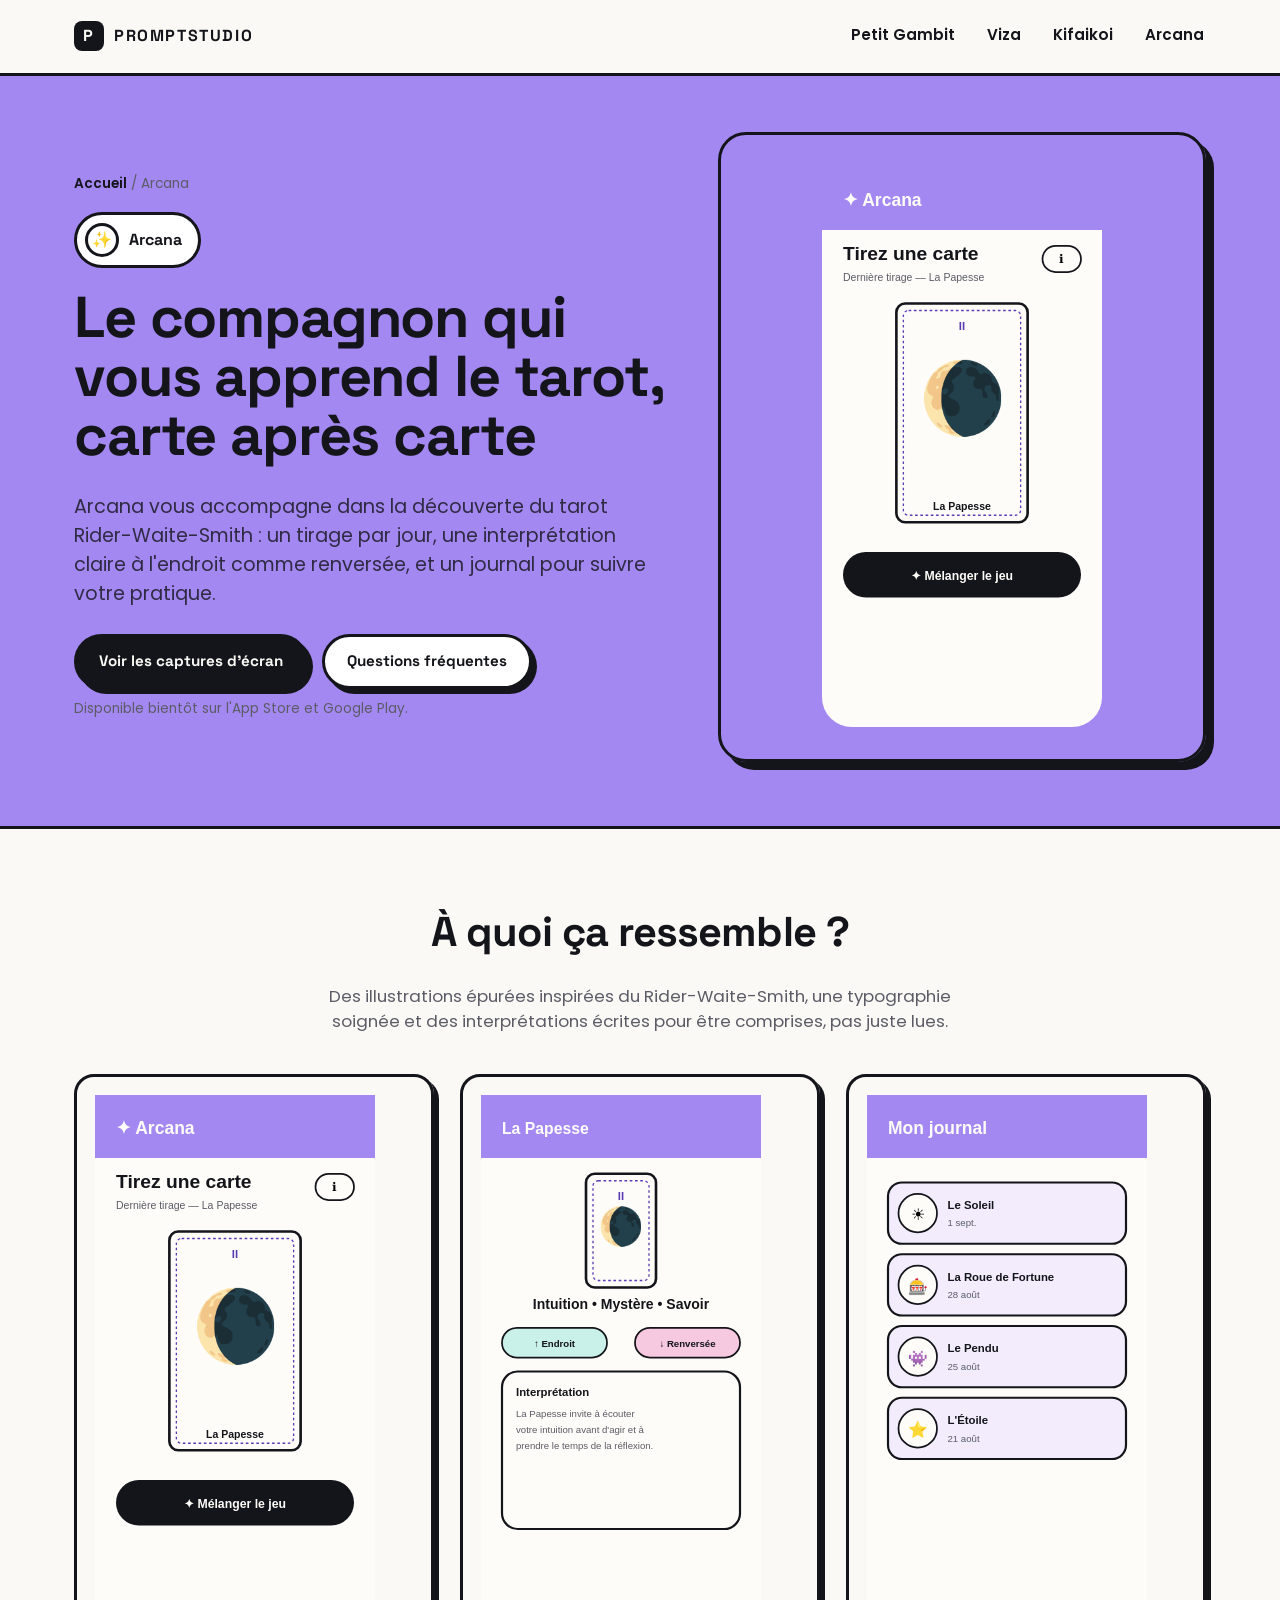
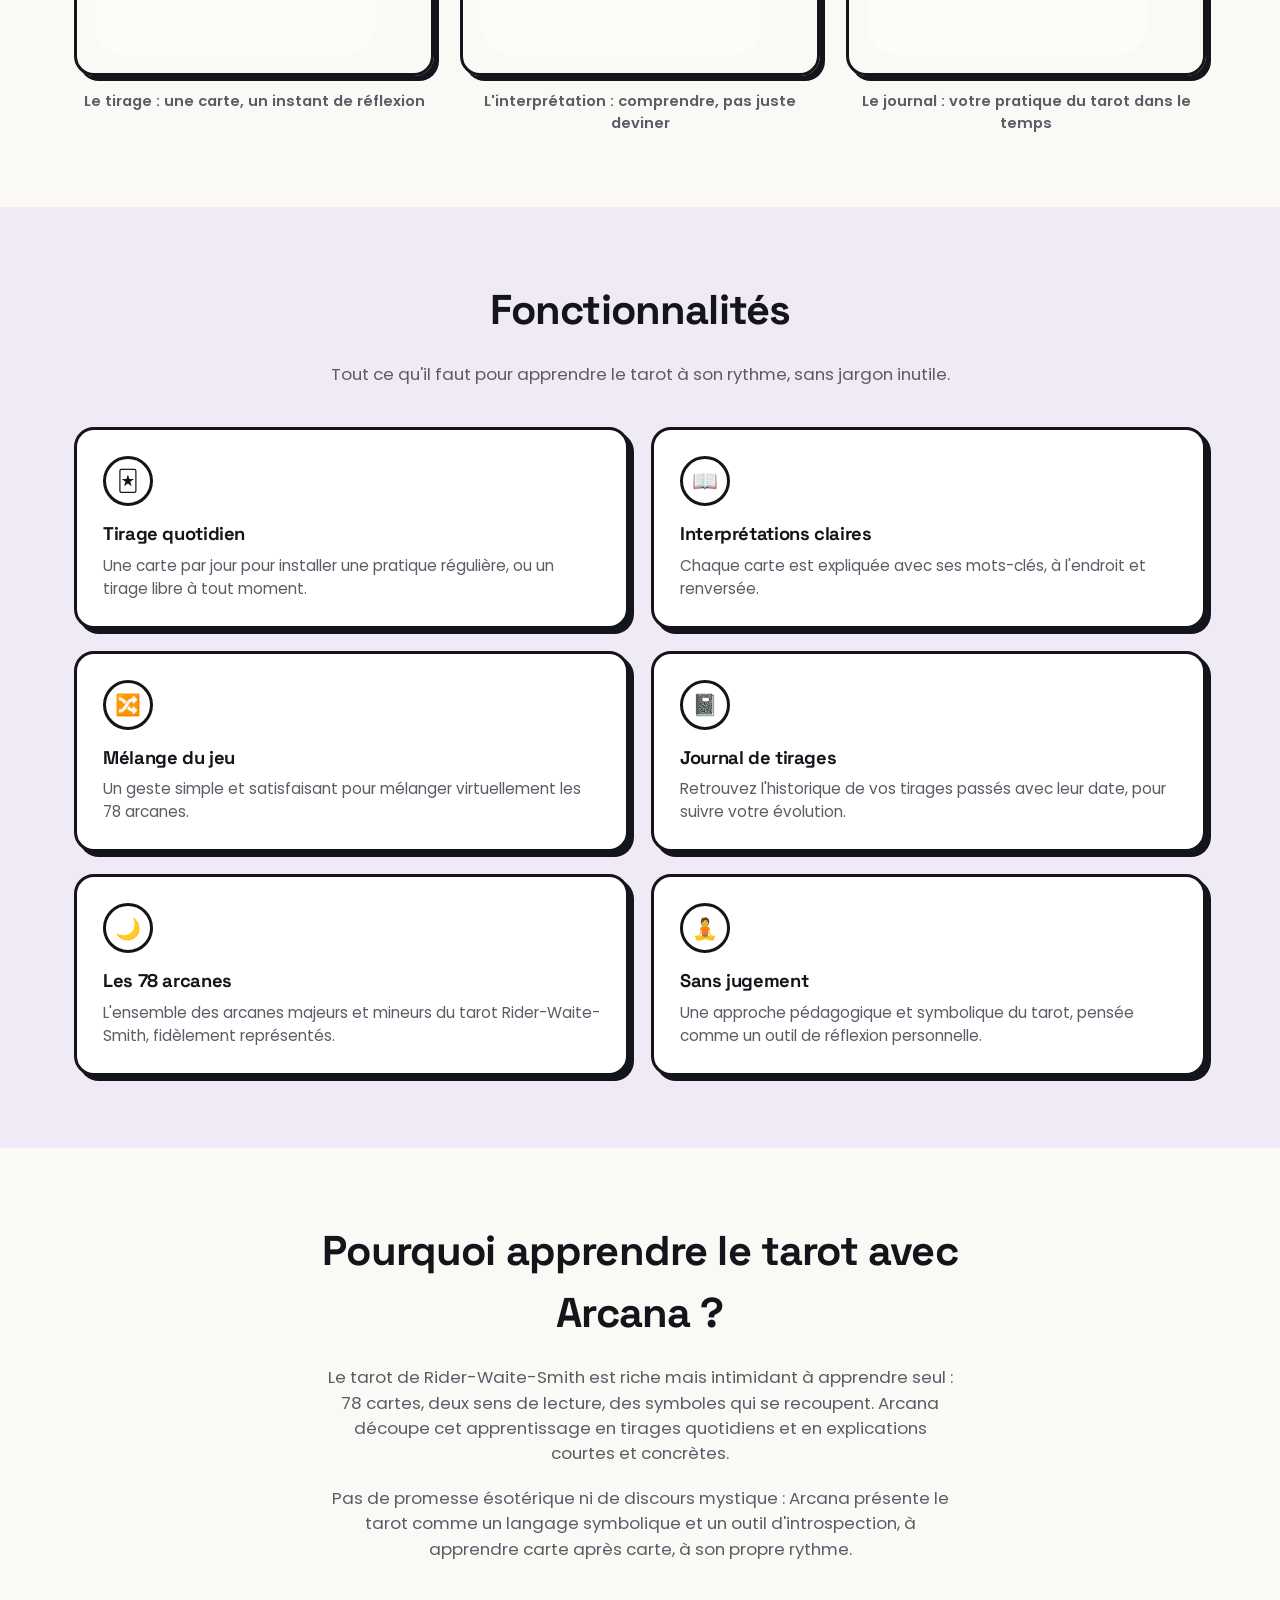
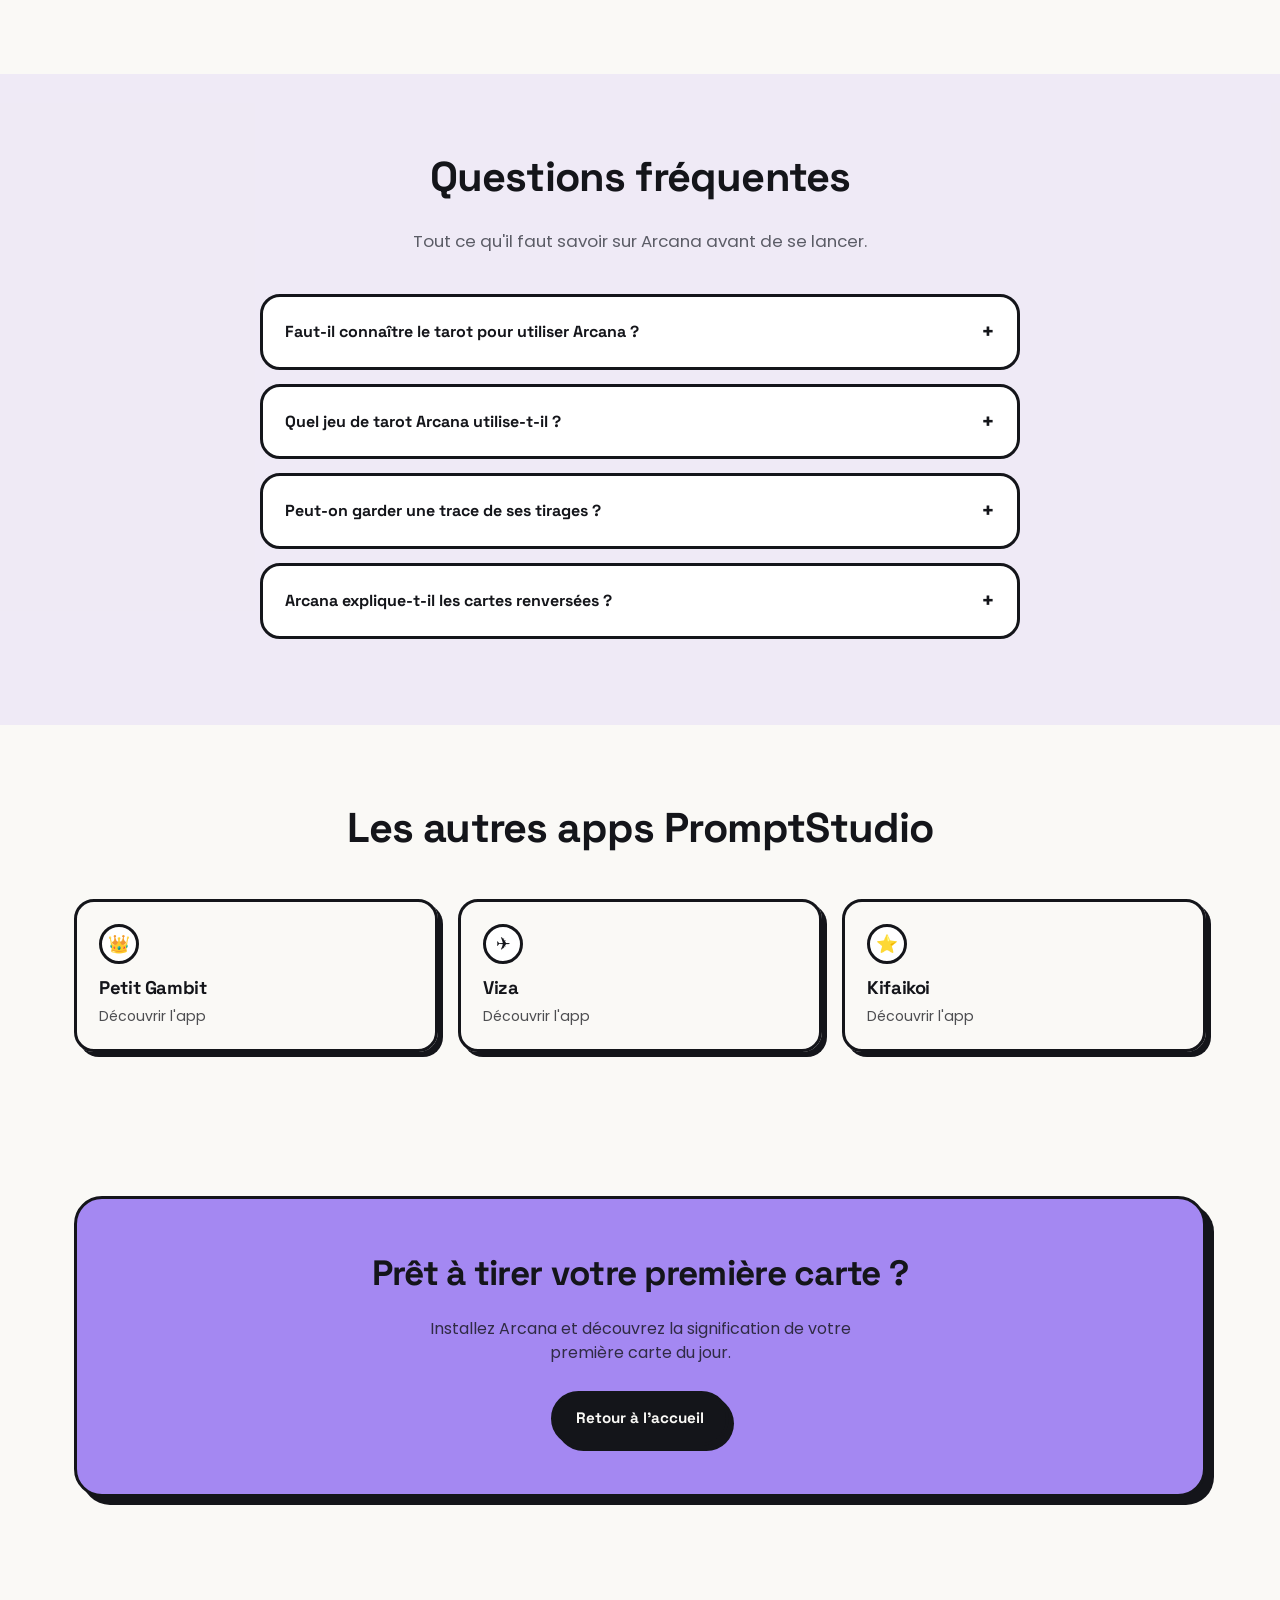
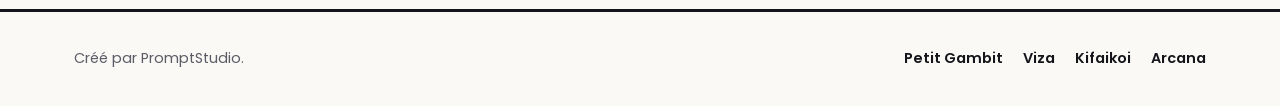
==== apps/arcana/index.html @ 5279073c "Create PromptStudio showcase site for the four apps Static, dependency-free site: a bento-style home" ====
<!doctype html>
<html lang="fr">
<head>
<meta charset="UTF-8">
<meta name="viewport" content="width=device-width, initial-scale=1">
<title>Arcana — Apprendre le tarot Rider-Waite-Smith | PromptStudio</title>
<meta name="description" content="Arcana est un compagnon d'apprentissage du tarot Rider-Waite-Smith : tirages quotidiens, interprétations détaillées, cartes à l'endroit et renversées, et journal de tirages.">
<link rel="canonical" href="https://promptstudio.app/apps/arcana/">
<meta name="robots" content="index, follow">
<meta name="theme-color" content="#a488f2">

<meta property="og:type" content="website">
<meta property="og:site_name" content="PromptStudio">
<meta property="og:title" content="Arcana — Apprendre le tarot Rider-Waite-Smith | PromptStudio">
<meta property="og:description" content="Arcana est un compagnon d'apprentissage du tarot Rider-Waite-Smith : tirages quotidiens, interprétations détaillées, cartes à l'endroit et renversées, et journal de tirages.">
<meta property="og:url" content="https://promptstudio.app/apps/arcana/">
<meta property="og:image" content="https://promptstudio.app/assets/img/arcana-1.svg">
<meta property="og:locale" content="fr_FR">
<meta name="twitter:card" content="summary_large_image">
<meta name="twitter:title" content="Arcana — Apprendre le tarot Rider-Waite-Smith | PromptStudio">
<meta name="twitter:description" content="Arcana est un compagnon d'apprentissage du tarot Rider-Waite-Smith : tirages quotidiens, interprétations détaillées, cartes à l'endroit et renversées, et journal de tirages.">
<meta name="twitter:image" content="https://promptstudio.app/assets/img/arcana-1.svg">

<link rel="icon" href="data:image/svg+xml,<svg xmlns=%22http://www.w3.org/2000/svg%22 viewBox=%220 0 100 100%22><rect width=%22100%22 height=%22100%22 rx=%2224%22 fill=%22%2314151a%22/><text x=%2250%22 y=%2266%22 font-size=%2255%22 text-anchor=%22middle%22 fill=%22%23faf9f6%22 font-family=%22sans-serif%22 font-weight=%22700%22>P</text></svg>">
<link rel="stylesheet" href="/css/style.css">

<script type="application/ld+json">
{
  "@context": "https://schema.org",
  "@type": "SoftwareApplication",
  "name": "Arcana",
  "applicationCategory": "LifestyleApplication",
  "operatingSystem": "iOS, Android",
  "description": "Arcana est une application compagnon pour apprendre et pratiquer le tarot Rider-Waite-Smith, avec tirages, interprétations et journal personnel.",
  "url": "https://promptstudio.app/apps/arcana/",
  "image": "https://promptstudio.app/assets/img/arcana-1.svg",
  "author": {"@type": "Organization", "name": "PromptStudio", "url": "https://promptstudio.app/"},
  "offers": {"@type": "Offer", "price": "0", "priceCurrency": "EUR"}
}
</script>
<script type="application/ld+json">
{
  "@context": "https://schema.org",
  "@type": "BreadcrumbList",
  "itemListElement": [
    {"@type": "ListItem", "position": 1, "name": "Accueil", "item": "https://promptstudio.app/"},
    {"@type": "ListItem", "position": 2, "name": "Arcana", "item": "https://promptstudio.app/apps/arcana/"}
  ]
}
</script>
<script type="application/ld+json">
{
  "@context": "https://schema.org",
  "@type": "FAQPage",
  "mainEntity": [
    {"@type": "Question", "name": "Faut-il connaître le tarot pour utiliser Arcana ?", "acceptedAnswer": {"@type": "Answer", "text": "Non. Arcana s'adresse aussi bien aux débutants qui découvrent le tarot de Rider-Waite-Smith qu'aux passionnés qui veulent approfondir leur pratique quotidienne."}},
{"@type": "Question", "name": "Quel jeu de tarot Arcana utilise-t-il ?", "acceptedAnswer": {"@type": "Answer", "text": "Arcana s'appuie sur le tarot de Rider-Waite-Smith, le jeu de référence le plus utilisé et le plus documenté pour l'apprentissage du tarot."}},
{"@type": "Question", "name": "Peut-on garder une trace de ses tirages ?", "acceptedAnswer": {"@type": "Answer", "text": "Oui, le journal d'Arcana enregistre chaque tirage avec sa date, pour relire votre parcours et repérer des motifs dans le temps."}},
{"@type": "Question", "name": "Arcana explique-t-il les cartes renversées ?", "acceptedAnswer": {"@type": "Answer", "text": "Oui, chaque carte propose une interprétation à l'endroit et une interprétation renversée, avec ses mots-clés associés."}}
  ]
}
</script>
</head>
<body>

<header class="site-header">
  <div class="container">
    <a href="/" class="brand"><span class="brand-mark">P</span> PromptStudio</a>
    <button class="nav-toggle" aria-expanded="false" aria-controls="nav" id="navToggle">☰</button>
    <nav class="nav" id="nav">
      <a href="/apps/petit-gambit/">Petit Gambit</a>
      <a href="/apps/viza/">Viza</a>
      <a href="/apps/kifaikoi/">Kifaikoi</a>
      <a href="/apps/arcana/" aria-current="page">Arcana</a>
    </nav>
  </div>
</header>

<main>
  <section class="app-hero card-purple" style="background:#a488f2">
    <div class="container">
      <div>
        <p class="breadcrumb"><a href="/">Accueil</a> / Arcana</p>
        <div class="app-badge"><span class="card-icon">✨</span> Arcana</div>
        <h1>Le compagnon qui vous apprend le tarot, carte après carte</h1>
        <p class="tagline">Arcana vous accompagne dans la découverte du tarot Rider-Waite-Smith : un tirage par jour, une interprétation claire à l'endroit comme renversée, et un journal pour suivre votre pratique.</p>
        <div class="app-cta">
          <a class="btn btn-dark" href="#screens">Voir les captures d'écran</a>
          <a class="btn" href="#faq">Questions fréquentes</a>
        </div>
        <p class="store-note">Disponible bientôt sur l'App Store et Google Play.</p>
      </div>
      <div class="hero-visual">
        <img src="/assets/img/arcana-1.svg" alt="Écran d'Arcana montrant le tirage de la carte La Papesse avec un bouton pour mélanger le jeu" width="280" height="560" loading="eager">
      </div>
    </div>
  </section>

  <section class="section" id="screens">
    <div class="container">
      <div class="section-head">
        <h2>À quoi ça ressemble ?</h2>
        <p>Des illustrations épurées inspirées du Rider-Waite-Smith, une typographie soignée et des interprétations écrites pour être comprises, pas juste lues.</p>
      </div>
      <div class="gallery">
        <figure>
          <div class="shot-frame"><img src="/assets/img/arcana-1.svg" alt="Écran d'Arcana montrant le tirage de la carte La Papesse avec un bouton pour mélanger le jeu" width="280" height="560" loading="lazy"></div>
          <figcaption>Le tirage : une carte, un instant de réflexion</figcaption>
        </figure>
        <figure>
          <div class="shot-frame"><img src="/assets/img/arcana-2.svg" alt="Écran d'Arcana détaillant la signification de la carte La Papesse à l'endroit et renversée" width="280" height="560" loading="lazy"></div>
          <figcaption>L'interprétation : comprendre, pas juste deviner</figcaption>
        </figure>
        <figure>
          <div class="shot-frame"><img src="/assets/img/arcana-3.svg" alt="Écran d'Arcana montrant le journal des tirages précédents avec leurs dates" width="280" height="560" loading="lazy"></div>
          <figcaption>Le journal : votre pratique du tarot dans le temps</figcaption>
        </figure>
      </div>
    </div>
  </section>

  <section class="section" style="background:#a488f222">
    <div class="container">
      <div class="section-head">
        <h2>Fonctionnalités</h2>
        <p>Tout ce qu'il faut pour apprendre le tarot à son rythme, sans jargon inutile.</p>
      </div>
      <div class="features">
        <div class="feature"><span class="card-icon">🃏</span><h3>Tirage quotidien</h3><p>Une carte par jour pour installer une pratique régulière, ou un tirage libre à tout moment.</p></div>
<div class="feature"><span class="card-icon">📖</span><h3>Interprétations claires</h3><p>Chaque carte est expliquée avec ses mots-clés, à l'endroit et renversée.</p></div>
<div class="feature"><span class="card-icon">🔀</span><h3>Mélange du jeu</h3><p>Un geste simple et satisfaisant pour mélanger virtuellement les 78 arcanes.</p></div>
<div class="feature"><span class="card-icon">📓</span><h3>Journal de tirages</h3><p>Retrouvez l'historique de vos tirages passés avec leur date, pour suivre votre évolution.</p></div>
<div class="feature"><span class="card-icon">🌙</span><h3>Les 78 arcanes</h3><p>L'ensemble des arcanes majeurs et mineurs du tarot Rider-Waite-Smith, fidèlement représentés.</p></div>
<div class="feature"><span class="card-icon">🧘</span><h3>Sans jugement</h3><p>Une approche pédagogique et symbolique du tarot, pensée comme un outil de réflexion personnelle.</p></div>
      </div>
    </div>
  </section>

  <section class="section">
    <div class="container">
      <div class="section-head">
        <h2>Pourquoi apprendre le tarot avec Arcana ?</h2>
        <p>Le tarot de Rider-Waite-Smith est riche mais intimidant à apprendre seul : 78 cartes, deux sens de lecture, des symboles qui se recoupent. Arcana découpe cet apprentissage en tirages quotidiens et en explications courtes et concrètes.</p>
      </div>
      <div class="section-head" style="margin-top:-20px">
        <p>Pas de promesse ésotérique ni de discours mystique : Arcana présente le tarot comme un langage symbolique et un outil d'introspection, à apprendre carte après carte, à son propre rythme.</p>
      </div>
    </div>
  </section>

  <section class="section" id="faq" style="background:#a488f222">
    <div class="container">
      <div class="section-head">
        <h2>Questions fréquentes</h2>
        <p>Tout ce qu'il faut savoir sur Arcana avant de se lancer.</p>
      </div>
      <div class="faq">
        <details><summary>Faut-il connaître le tarot pour utiliser Arcana ?</summary><p>Non. Arcana s'adresse aussi bien aux débutants qui découvrent le tarot de Rider-Waite-Smith qu'aux passionnés qui veulent approfondir leur pratique quotidienne.</p></details>
<details><summary>Quel jeu de tarot Arcana utilise-t-il ?</summary><p>Arcana s'appuie sur le tarot de Rider-Waite-Smith, le jeu de référence le plus utilisé et le plus documenté pour l'apprentissage du tarot.</p></details>
<details><summary>Peut-on garder une trace de ses tirages ?</summary><p>Oui, le journal d'Arcana enregistre chaque tirage avec sa date, pour relire votre parcours et repérer des motifs dans le temps.</p></details>
<details><summary>Arcana explique-t-il les cartes renversées ?</summary><p>Oui, chaque carte propose une interprétation à l'endroit et une interprétation renversée, avec ses mots-clés associés.</p></details>
      </div>
    </div>
  </section>

  <section class="section">
    <div class="container">
      <div class="section-head">
        <h2>Les autres apps PromptStudio</h2>
      </div>
      <div class="other-apps">
        <a class="mini-card" href="/apps/petit-gambit/"><span class="card-icon" style="width:40px;height:40px;font-size:1.1rem;margin-bottom:10px">👑</span><h4>Petit Gambit</h4><p>Découvrir l'app</p></a>
<a class="mini-card" href="/apps/viza/"><span class="card-icon" style="width:40px;height:40px;font-size:1.1rem;margin-bottom:10px">✈️</span><h4>Viza</h4><p>Découvrir l'app</p></a>
<a class="mini-card" href="/apps/kifaikoi/"><span class="card-icon" style="width:40px;height:40px;font-size:1.1rem;margin-bottom:10px">⭐</span><h4>Kifaikoi</h4><p>Découvrir l'app</p></a>
      </div>
    </div>
  </section>

  <section class="section">
    <div class="container">
      <div class="cta-band card-purple" style="background:#a488f2">
        <h2>Prêt à tirer votre première carte ?</h2>
        <p>Installez Arcana et découvrez la signification de votre première carte du jour.</p>
        <div class="app-cta" style="justify-content:center">
          <a class="btn btn-dark" href="/">Retour à l'accueil</a>
        </div>
      </div>
    </div>
  </section>
</main>

<footer class="site-footer">
  <div class="container">
    <p>Créé par PromptStudio.</p>
    <div class="footer-links">
      <a href="/apps/petit-gambit/">Petit Gambit</a>
      <a href="/apps/viza/">Viza</a>
      <a href="/apps/kifaikoi/">Kifaikoi</a>
      <a href="/apps/arcana/">Arcana</a>
    </div>
  </div>
</footer>

<script src="/js/main.js"></script>
</body>
</html>
---- css/style.css ----
/* PromptStudio — design system (neubrutalist, fun, ludique) */

@import url('https://fonts.googleapis.com/css2?family=Space+Grotesk:wght@500;600;700&family=Poppins:wght@400;500;600;700;800&display=swap');

:root{
  --ink:#14151a;
  --paper:#faf9f6;
  --white:#ffffff;
  --muted:#5b5c66;
  --line:#14151a;

  --teal:#5be7db;
  --teal-dark:#1f8f83;
  --blue:#8fb2ea;
  --blue-dark:#2f5fb0;
  --yellow:#f6c445;
  --yellow-dark:#a97e05;
  --purple:#a488f2;
  --purple-dark:#5a3bb5;

  --radius-lg:28px;
  --radius-md:20px;
  --radius-sm:12px;
  --shadow: 8px 8px 0 var(--ink);
  --shadow-sm: 5px 5px 0 var(--ink);
}

*,*::before,*::after{box-sizing:border-box}
html{scroll-behavior:smooth}
body{
  margin:0;
  background:var(--paper);
  color:var(--ink);
  font-family:'Poppins',system-ui,sans-serif;
  line-height:1.5;
  -webkit-font-smoothing:antialiased;
}
img{max-width:100%;display:block}
a{color:inherit}
.container{max-width:1180px;margin:0 auto;padding:0 24px}

h1,h2,h3,h4{
  font-family:'Space Grotesk',system-ui,sans-serif;
  font-weight:700;
  letter-spacing:-0.02em;
  margin:0 0 .5em;
}

.eyebrow{
  font-family:'Space Grotesk',system-ui,sans-serif;
  font-weight:700;
  letter-spacing:.12em;
  text-transform:uppercase;
  font-size:.8rem;
}

/* ---------- Header ---------- */
.site-header{
  position:sticky;top:0;z-index:50;
  background:var(--paper);
  border-bottom:3px solid var(--line);
}
.site-header .container{
  display:flex;align-items:center;justify-content:space-between;
  padding-top:18px;padding-bottom:18px;
}
.brand{
  display:flex;align-items:center;gap:10px;
  font-family:'Space Grotesk',sans-serif;
  font-weight:700;font-size:1rem;letter-spacing:.1em;text-transform:uppercase;
  text-decoration:none;
}
.brand-mark{
  width:30px;height:30px;border-radius:8px;background:var(--ink);
  display:inline-flex;align-items:center;justify-content:center;
  color:var(--paper);font-size:1rem;font-weight:800;
}
.nav{display:flex;gap:28px;align-items:center}
.nav a{
  text-decoration:none;font-weight:600;font-size:.95rem;
  padding:6px 2px;border-bottom:2px solid transparent;
}
.nav a:hover{border-bottom-color:var(--ink)}
.nav-toggle{display:none;background:none;border:2px solid var(--ink);border-radius:8px;padding:6px 10px;font-size:1.1rem;cursor:pointer}

@media (max-width:780px){
  .nav{
    position:fixed;inset:64px 16px auto 16px;
    background:var(--white);border:3px solid var(--ink);border-radius:var(--radius-md);
    box-shadow:var(--shadow);
    flex-direction:column;align-items:flex-start;padding:18px 22px;gap:14px;
    display:none;
  }
  .nav.open{display:flex}
  .nav-toggle{display:inline-block}
}

/* ---------- Buttons ---------- */
.btn{
  display:inline-flex;align-items:center;gap:8px;
  font-family:'Space Grotesk',sans-serif;font-weight:700;font-size:.95rem;
  padding:13px 22px;border-radius:999px;
  border:3px solid var(--ink);
  background:var(--white);color:var(--ink);
  text-decoration:none;cursor:pointer;
  box-shadow:var(--shadow-sm);
  transition:transform .12s ease;
}
.btn:hover{transform:translate(-2px,-2px);box-shadow:7px 7px 0 var(--ink)}
.btn:active{transform:translate(0,0);box-shadow:2px 2px 0 var(--ink)}
.btn-dark{background:var(--ink);color:var(--paper)}
.btn-ghost{background:transparent}
.btn-sm{padding:9px 16px;font-size:.85rem;box-shadow:4px 4px 0 var(--ink)}

/* ---------- Hero (home) ---------- */
.hero{padding:64px 0 40px}
.hero h1{font-size:clamp(2.6rem,7vw,4.6rem);line-height:.98}
.hero p{font-size:1.15rem;color:var(--muted);max-width:520px;margin:18px 0 0}

/* ---------- Bento grid ---------- */
.bento{
  display:grid;
  grid-template-columns:1fr 1fr 1fr;
  grid-template-areas:
    "featured featured tall"
    "blue     yellow   tall";
  gap:24px;
  padding:24px 0 80px;
}
.card{
  position:relative;
  border:3px solid var(--ink);
  border-radius:var(--radius-lg);
  padding:36px;
  overflow:hidden;
  text-decoration:none;
  color:var(--ink);
  display:flex;flex-direction:column;justify-content:flex-end;
  min-height:280px;
  box-shadow:var(--shadow);
  transition:transform .15s ease, box-shadow .15s ease;
}
.card:hover{transform:translate(-3px,-3px);box-shadow:11px 11px 0 var(--ink)}
.card-teal{background:var(--teal)}
.card-blue{background:var(--blue)}
.card-yellow{background:var(--yellow)}
.card-purple{background:var(--purple)}

.card-featured{grid-area:featured;min-height:340px}
.card-tall{grid-area:tall;min-height:100%}
.card-blue{grid-area:blue}
.card-yellow{grid-area:yellow}

.card-icon{
  width:64px;height:64px;border-radius:999px;
  background:var(--white);border:3px solid var(--ink);
  display:flex;align-items:center;justify-content:center;
  font-size:1.7rem;margin-bottom:18px;
}
.card h3{font-size:1.8rem;margin-bottom:8px}
.card p{margin:0;color:var(--ink);opacity:.85;max-width:34ch}

.card-art{
  position:absolute;top:24px;right:24px;width:46%;
  filter:drop-shadow(0 14px 0 rgba(0,0,0,.12));
  transform:rotate(4deg);
}
.card-featured .card-art{width:44%;top:18px;right:18px}
.card-blue .card-art,.card-yellow .card-art{width:40%;top:18px;right:18px}
.card-blue h3,.card-blue p,.card-yellow h3,.card-yellow p{max-width:54%}
.card-tall .card-art{position:static;width:88%;margin:0 auto 20px;transform:rotate(-3deg)}
.card-tall{align-items:center;text-align:center}
.card-tall p{max-width:26ch;margin-inline:auto}

@media (max-width: 900px){
  .bento{
    grid-template-columns:1fr;
    grid-template-areas:
      "featured"
      "tall"
      "blue"
      "yellow";
  }
  .card-art{position:static;width:70%;margin:16px auto 0;transform:rotate(-2deg)}
}

/* ---------- App page hero ---------- */
.app-hero{
  border-bottom:3px solid var(--ink);
  padding:56px 0 64px;
}
.app-hero .container{
  display:grid;grid-template-columns:1.1fr .9fr;gap:48px;align-items:center;
}
.app-badge{
  display:inline-flex;align-items:center;gap:10px;
  background:var(--white);border:3px solid var(--ink);border-radius:999px;
  padding:8px 16px 8px 8px;font-weight:700;font-family:'Space Grotesk',sans-serif;
  margin-bottom:20px;
}
.app-badge .card-icon{width:34px;height:34px;font-size:1rem;margin:0}
.app-hero h1{font-size:clamp(2.4rem,5.5vw,3.6rem);line-height:1.02}
.app-hero .tagline{font-size:1.2rem;color:var(--ink);opacity:.8;max-width:48ch;margin:16px 0 26px}
.app-cta{display:flex;gap:14px;flex-wrap:wrap}
.store-note{margin-top:10px;font-size:.85rem;color:var(--muted)}

.hero-visual{
  border:3px solid var(--ink);border-radius:var(--radius-lg);
  padding:32px;display:flex;align-items:center;justify-content:center;
  box-shadow:var(--shadow);
}
@media (max-width:860px){
  .app-hero .container{grid-template-columns:1fr}
  .hero-visual{order:-1}
}

/* ---------- Sections ---------- */
section.section{padding:72px 0}
.section-head{max-width:640px;margin:0 auto 40px;text-align:center}
.section-head h2{font-size:clamp(1.8rem,4vw,2.6rem)}
.section-head p{color:var(--muted);font-size:1.05rem}

/* Screenshots gallery */
.gallery{
  display:grid;grid-template-columns:repeat(3,1fr);gap:26px;
}
.gallery figure{margin:0;text-align:center}
.gallery .shot-frame{
  border:3px solid var(--ink);border-radius:var(--radius-md);
  padding:18px;box-shadow:var(--shadow-sm);
  margin-bottom:14px;
}
.gallery figcaption{font-weight:600;color:var(--muted);font-size:.92rem}
@media (max-width:820px){.gallery{grid-template-columns:1fr;max-width:420px;margin:0 auto}}

/* Feature grid */
.features{display:grid;grid-template-columns:repeat(2,1fr);gap:22px}
.feature{
  border:3px solid var(--ink);border-radius:var(--radius-md);padding:26px;
  background:var(--white);box-shadow:var(--shadow-sm);
}
.feature .card-icon{width:50px;height:50px;font-size:1.3rem;margin-bottom:14px}
.feature h3{font-size:1.15rem;margin-bottom:6px}
.feature p{margin:0;color:var(--muted);font-size:.96rem}
@media (max-width:700px){.features{grid-template-columns:1fr}}

/* FAQ */
.faq{max-width:760px;margin:0 auto}
.faq details{
  border:3px solid var(--ink);border-radius:var(--radius-md);
  padding:18px 22px;margin-bottom:14px;background:var(--white);
}
.faq summary{
  font-family:'Space Grotesk',sans-serif;font-weight:700;cursor:pointer;
  list-style:none;display:flex;justify-content:space-between;align-items:center;
}
.faq summary::-webkit-details-marker{display:none}
.faq summary::after{content:'+';font-size:1.4rem}
.faq details[open] summary::after{content:'–'}
.faq p{margin:12px 0 0;color:var(--muted)}

/* Other apps strip */
.other-apps{display:grid;grid-template-columns:repeat(3,1fr);gap:20px}
.mini-card{
  border:3px solid var(--ink);border-radius:var(--radius-md);padding:22px;
  text-decoration:none;color:var(--ink);box-shadow:var(--shadow-sm);
  transition:transform .12s ease;
}
.mini-card:hover{transform:translate(-2px,-2px)}
.mini-card h4{margin:0 0 4px;font-size:1.15rem}
.mini-card p{margin:0;font-size:.88rem;color:var(--ink);opacity:.75}
@media (max-width:820px){.other-apps{grid-template-columns:1fr}}

/* CTA band */
.cta-band{
  border:3px solid var(--ink);border-radius:var(--radius-lg);
  padding:48px;text-align:center;box-shadow:var(--shadow);
}
.cta-band h2{font-size:clamp(1.6rem,4vw,2.2rem)}
.cta-band p{color:var(--ink);opacity:.8;max-width:46ch;margin:8px auto 26px}

/* ---------- Footer ---------- */
.site-footer{border-top:3px solid var(--ink);padding:36px 0;margin-top:40px}
.site-footer .container{display:flex;justify-content:space-between;align-items:center;flex-wrap:wrap;gap:12px}
.site-footer p{margin:0;color:var(--muted);font-size:.9rem}
.footer-links{display:flex;gap:20px}
.footer-links a{text-decoration:none;font-weight:600;font-size:.9rem}

.visually-hidden{position:absolute;width:1px;height:1px;overflow:hidden;clip:rect(0,0,0,0)}

/* breadcrumb */
.breadcrumb{font-size:.85rem;color:var(--muted);margin-bottom:18px}
.breadcrumb a{text-decoration:none;font-weight:600;color:var(--ink)}
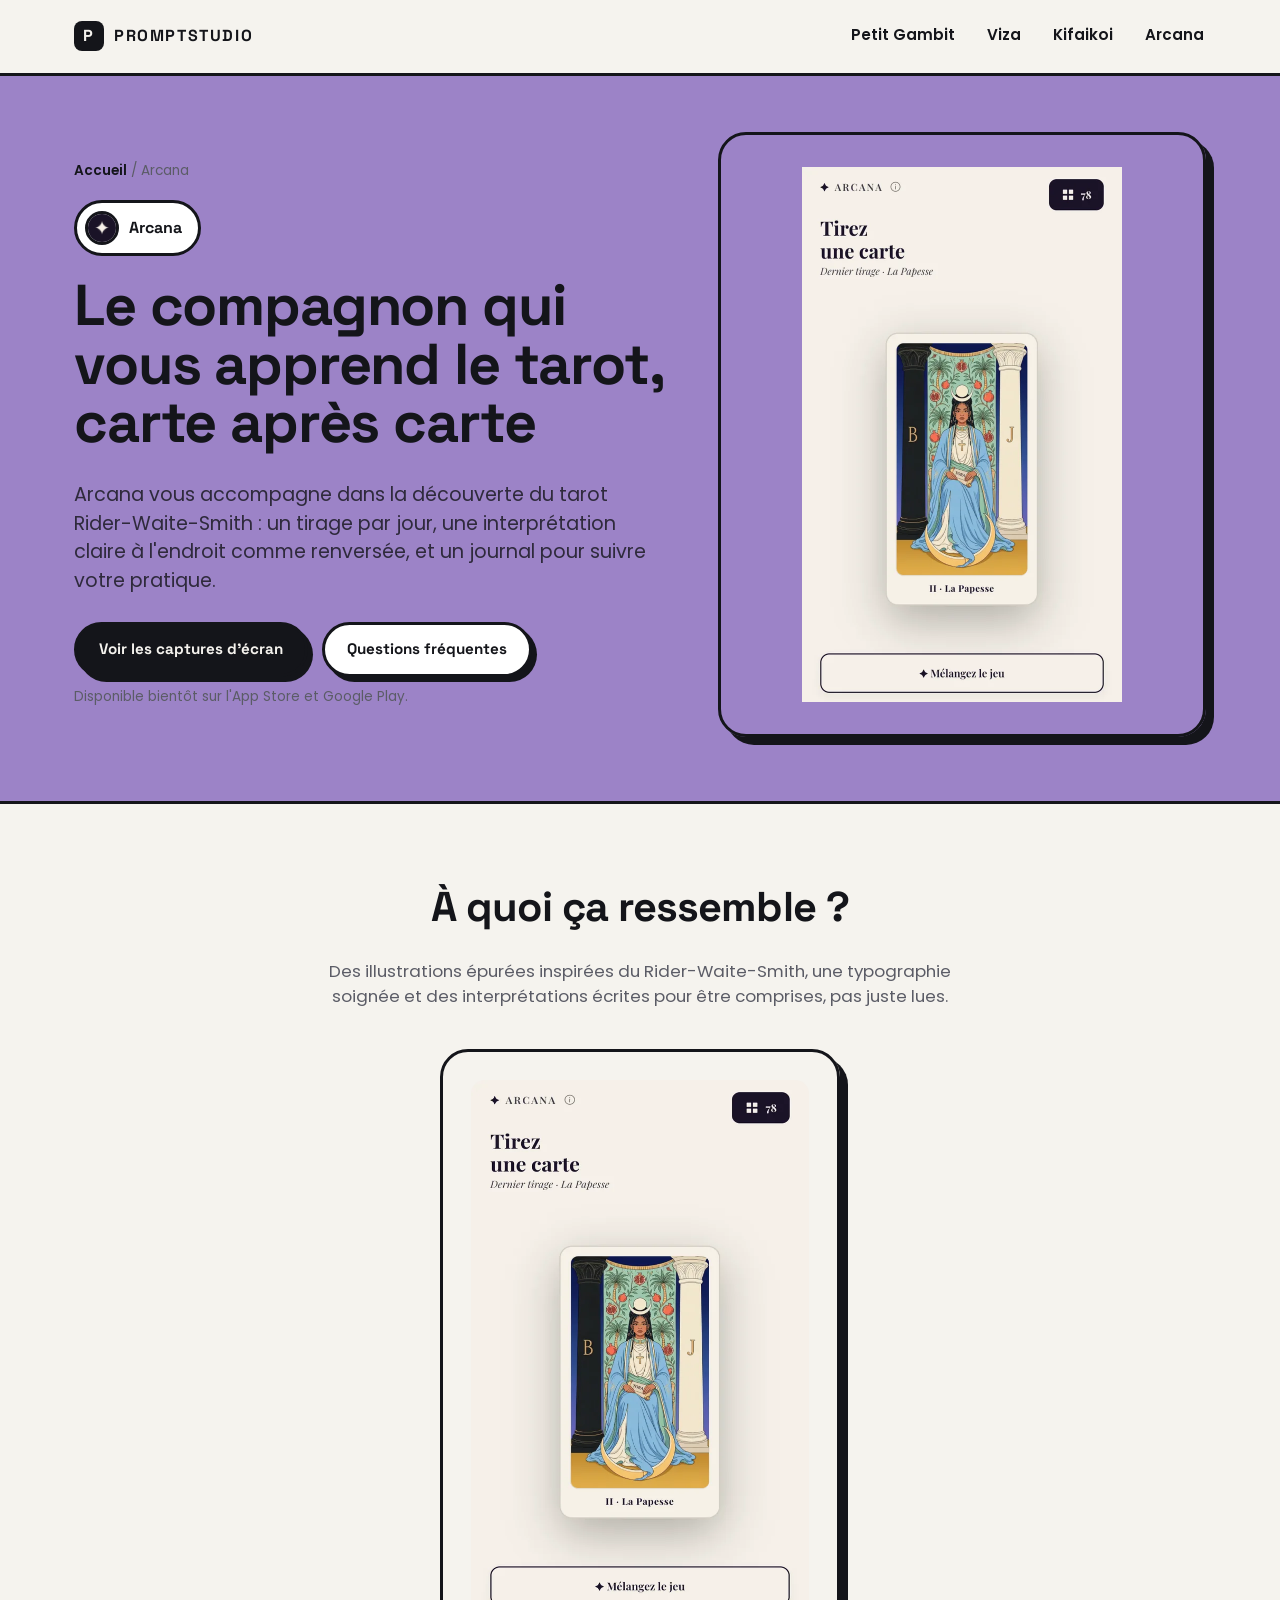
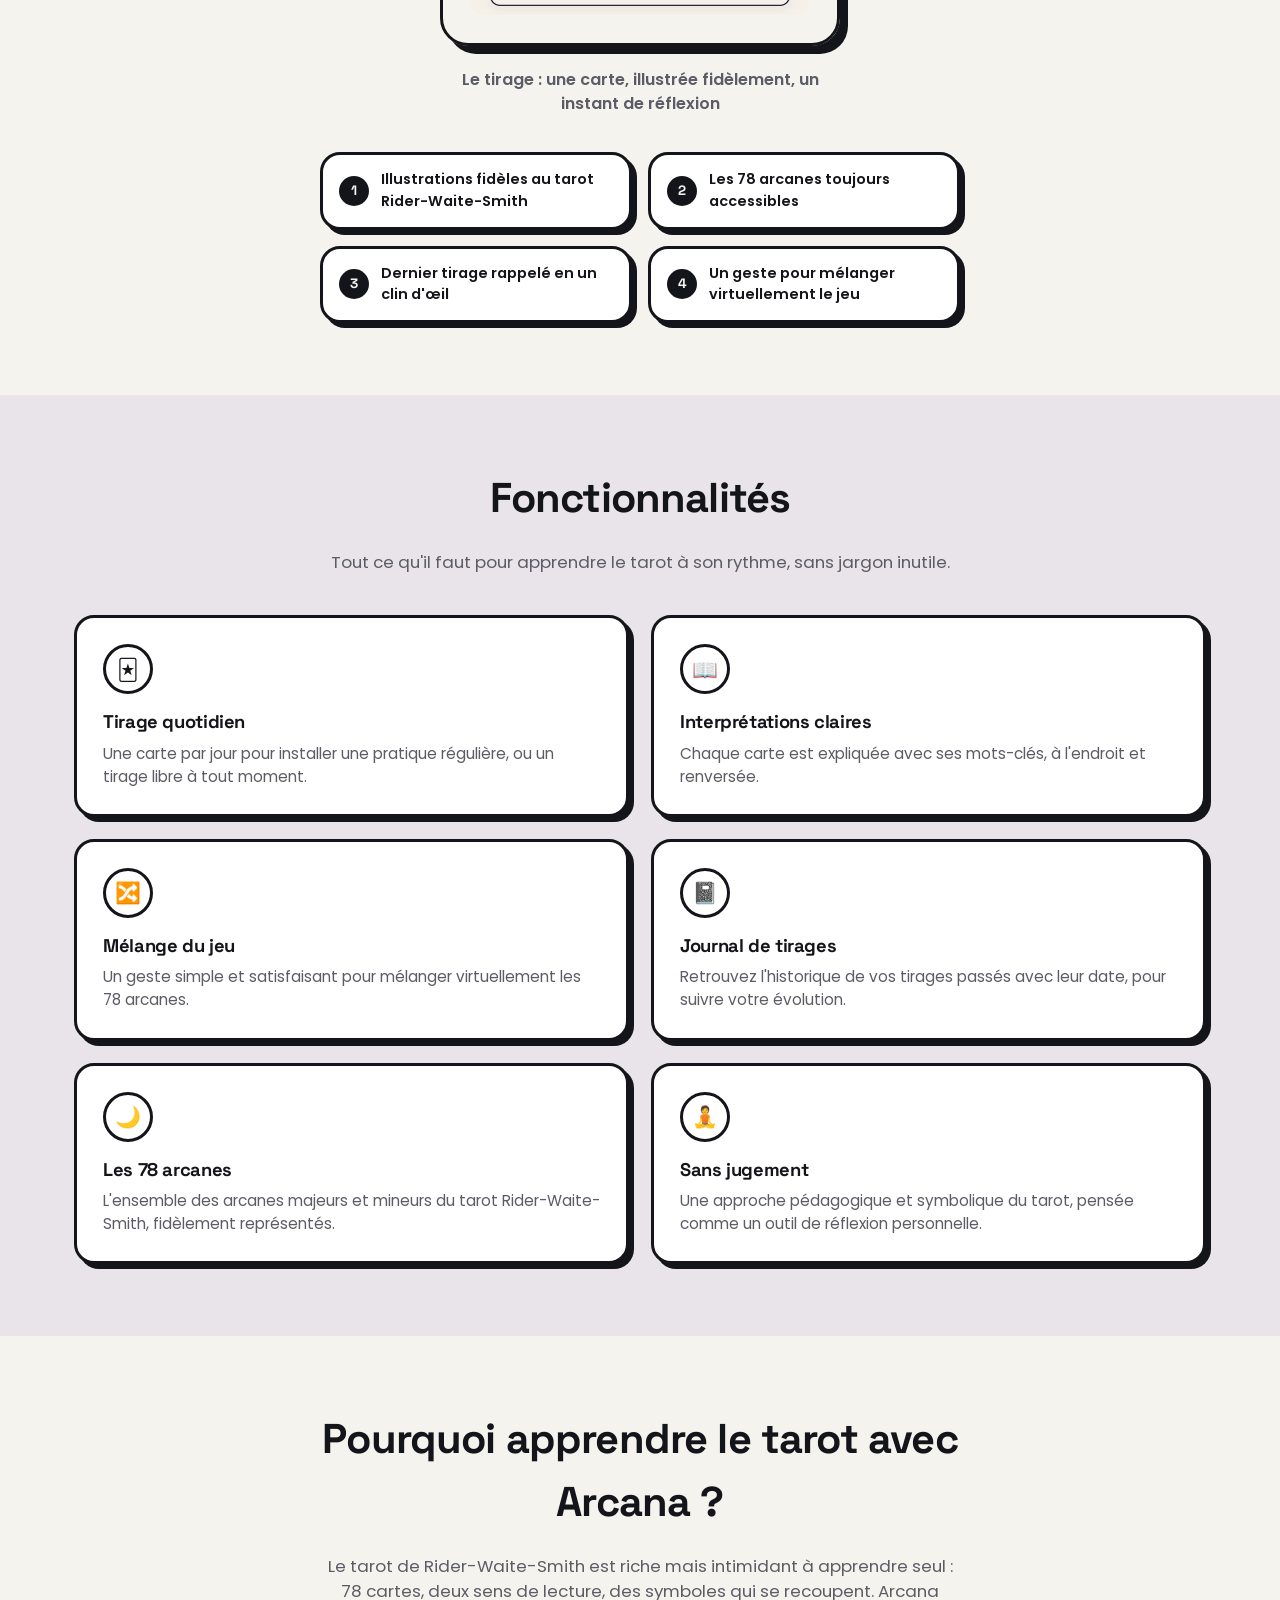
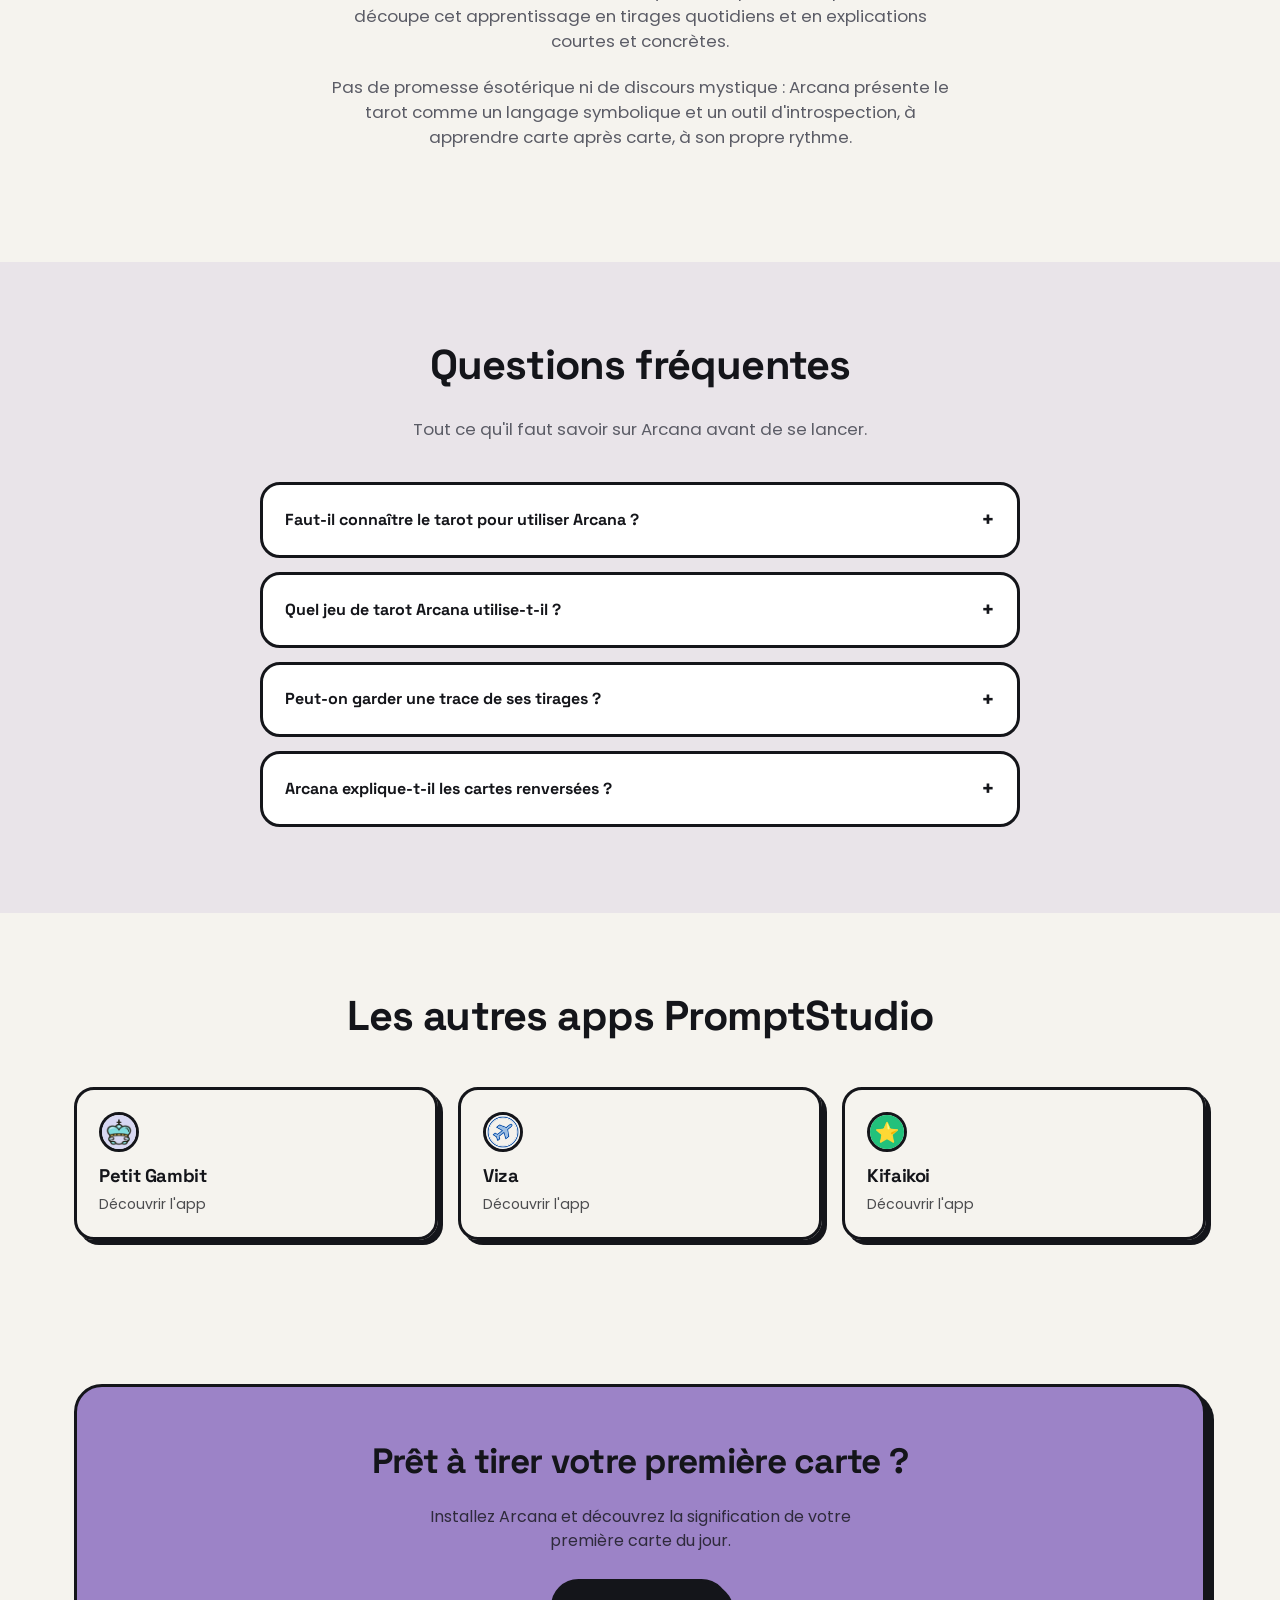
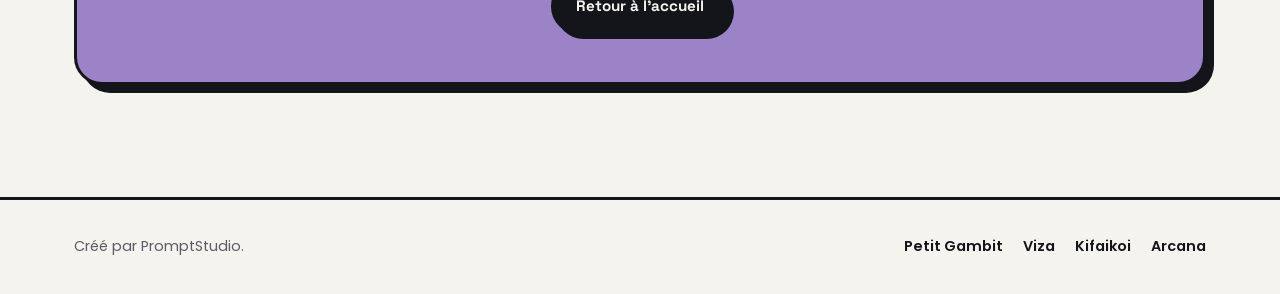
==== commit d688fad1: "Restyle site to match the provided design canvas exactly Swap the hand-drawn SVG screen mockups and " ====
--- a/apps/arcana/index.html
+++ b/apps/arcana/index.html
@@ -7,19 +7,19 @@
 <meta name="description" content="Arcana est un compagnon d'apprentissage du tarot Rider-Waite-Smith : tirages quotidiens, interprétations détaillées, cartes à l'endroit et renversées, et journal de tirages.">
 <link rel="canonical" href="https://promptstudio.app/apps/arcana/">
 <meta name="robots" content="index, follow">
-<meta name="theme-color" content="#a488f2">
+<meta name="theme-color" content="#9c83c7">
 
 <meta property="og:type" content="website">
 <meta property="og:site_name" content="PromptStudio">
 <meta property="og:title" content="Arcana — Apprendre le tarot Rider-Waite-Smith | PromptStudio">
 <meta property="og:description" content="Arcana est un compagnon d'apprentissage du tarot Rider-Waite-Smith : tirages quotidiens, interprétations détaillées, cartes à l'endroit et renversées, et journal de tirages.">
 <meta property="og:url" content="https://promptstudio.app/apps/arcana/">
-<meta property="og:image" content="https://promptstudio.app/assets/img/arcana-1.svg">
+<meta property="og:image" content="https://promptstudio.app/assets/img/arcana-screen.webp">
 <meta property="og:locale" content="fr_FR">
 <meta name="twitter:card" content="summary_large_image">
 <meta name="twitter:title" content="Arcana — Apprendre le tarot Rider-Waite-Smith | PromptStudio">
 <meta name="twitter:description" content="Arcana est un compagnon d'apprentissage du tarot Rider-Waite-Smith : tirages quotidiens, interprétations détaillées, cartes à l'endroit et renversées, et journal de tirages.">
-<meta name="twitter:image" content="https://promptstudio.app/assets/img/arcana-1.svg">
+<meta name="twitter:image" content="https://promptstudio.app/assets/img/arcana-screen.webp">
 
 <link rel="icon" href="data:image/svg+xml,<svg xmlns=%22http://www.w3.org/2000/svg%22 viewBox=%220 0 100 100%22><rect width=%22100%22 height=%22100%22 rx=%2224%22 fill=%22%2314151a%22/><text x=%2250%22 y=%2266%22 font-size=%2255%22 text-anchor=%22middle%22 fill=%22%23faf9f6%22 font-family=%22sans-serif%22 font-weight=%22700%22>P</text></svg>">
 <link rel="stylesheet" href="/css/style.css">
@@ -33,7 +33,7 @@
   "operatingSystem": "iOS, Android",
   "description": "Arcana est une application compagnon pour apprendre et pratiquer le tarot Rider-Waite-Smith, avec tirages, interprétations et journal personnel.",
   "url": "https://promptstudio.app/apps/arcana/",
-  "image": "https://promptstudio.app/assets/img/arcana-1.svg",
+  "image": "https://promptstudio.app/assets/img/arcana-screen.webp",
   "author": {"@type": "Organization", "name": "PromptStudio", "url": "https://promptstudio.app/"},
   "offers": {"@type": "Offer", "price": "0", "priceCurrency": "EUR"}
 }
@@ -77,11 +77,11 @@
 </header>
 
 <main>
-  <section class="app-hero card-purple" style="background:#a488f2">
+  <section class="app-hero card-purple" style="background:#9c83c7">
     <div class="container">
       <div>
         <p class="breadcrumb"><a href="/">Accueil</a> / Arcana</p>
-        <div class="app-badge"><span class="card-icon">✨</span> Arcana</div>
+        <div class="app-badge"><span class="card-icon"><img src="/assets/img/arcana-icon.webp" alt="" width="34" height="34"></span> Arcana</div>
         <h1>Le compagnon qui vous apprend le tarot, carte après carte</h1>
         <p class="tagline">Arcana vous accompagne dans la découverte du tarot Rider-Waite-Smith : un tirage par jour, une interprétation claire à l'endroit comme renversée, et un journal pour suivre votre pratique.</p>
         <div class="app-cta">
@@ -91,7 +91,7 @@
         <p class="store-note">Disponible bientôt sur l'App Store et Google Play.</p>
       </div>
       <div class="hero-visual">
-        <img src="/assets/img/arcana-1.svg" alt="Écran d'Arcana montrant le tirage de la carte La Papesse avec un bouton pour mélanger le jeu" width="280" height="560" loading="eager">
+        <img src="/assets/img/arcana-screen.webp" alt="Capture d'écran d'Arcana montrant le tirage de la carte La Papesse, illustrée dans le style Rider-Waite-Smith, avec un bouton pour mélanger le jeu" width="320" height="535" loading="eager">
       </div>
     </div>
   </section>
@@ -102,24 +102,22 @@
         <h2>À quoi ça ressemble ?</h2>
         <p>Des illustrations épurées inspirées du Rider-Waite-Smith, une typographie soignée et des interprétations écrites pour être comprises, pas juste lues.</p>
       </div>
-      <div class="gallery">
-        <figure>
-          <div class="shot-frame"><img src="/assets/img/arcana-1.svg" alt="Écran d'Arcana montrant le tirage de la carte La Papesse avec un bouton pour mélanger le jeu" width="280" height="560" loading="lazy"></div>
-          <figcaption>Le tirage : une carte, un instant de réflexion</figcaption>
-        </figure>
-        <figure>
-          <div class="shot-frame"><img src="/assets/img/arcana-2.svg" alt="Écran d'Arcana détaillant la signification de la carte La Papesse à l'endroit et renversée" width="280" height="560" loading="lazy"></div>
-          <figcaption>L'interprétation : comprendre, pas juste deviner</figcaption>
-        </figure>
-        <figure>
-          <div class="shot-frame"><img src="/assets/img/arcana-3.svg" alt="Écran d'Arcana montrant le journal des tirages précédents avec leurs dates" width="280" height="560" loading="lazy"></div>
-          <figcaption>Le journal : votre pratique du tarot dans le temps</figcaption>
-        </figure>
-      </div>
-    </div>
-  </section>
-
-  <section class="section" style="background:#a488f222">
+      <div class="showcase">
+        <div class="showcase-visual">
+          <img src="/assets/img/arcana-screen.webp" alt="Capture d'écran d'Arcana montrant le tirage de la carte La Papesse, illustrée dans le style Rider-Waite-Smith, avec un bouton pour mélanger le jeu" width="320" height="535" loading="lazy">
+        </div>
+        <p class="showcase-caption">Le tirage : une carte, illustrée fidèlement, un instant de réflexion</p>
+      </div>
+      <div class="callouts">
+        <div class="callout"><span class="num">1</span><p>Illustrations fidèles au tarot Rider-Waite-Smith</p></div>
+<div class="callout"><span class="num">2</span><p>Les 78 arcanes toujours accessibles</p></div>
+<div class="callout"><span class="num">3</span><p>Dernier tirage rappelé en un clin d'œil</p></div>
+<div class="callout"><span class="num">4</span><p>Un geste pour mélanger virtuellement le jeu</p></div>
+      </div>
+    </div>
+  </section>
+
+  <section class="section" style="background:#9c83c722">
     <div class="container">
       <div class="section-head">
         <h2>Fonctionnalités</h2>
@@ -148,7 +146,7 @@
     </div>
   </section>
 
-  <section class="section" id="faq" style="background:#a488f222">
+  <section class="section" id="faq" style="background:#9c83c722">
     <div class="container">
       <div class="section-head">
         <h2>Questions fréquentes</h2>
@@ -169,16 +167,16 @@
         <h2>Les autres apps PromptStudio</h2>
       </div>
       <div class="other-apps">
-        <a class="mini-card" href="/apps/petit-gambit/"><span class="card-icon" style="width:40px;height:40px;font-size:1.1rem;margin-bottom:10px">👑</span><h4>Petit Gambit</h4><p>Découvrir l'app</p></a>
-<a class="mini-card" href="/apps/viza/"><span class="card-icon" style="width:40px;height:40px;font-size:1.1rem;margin-bottom:10px">✈️</span><h4>Viza</h4><p>Découvrir l'app</p></a>
-<a class="mini-card" href="/apps/kifaikoi/"><span class="card-icon" style="width:40px;height:40px;font-size:1.1rem;margin-bottom:10px">⭐</span><h4>Kifaikoi</h4><p>Découvrir l'app</p></a>
+        <a class="mini-card" href="/apps/petit-gambit/"><span class="card-icon" style="width:40px;height:40px;margin-bottom:10px"><img src="/assets/img/petit-gambit-icon.webp" alt="" width="40" height="40"></span><h4>Petit Gambit</h4><p>Découvrir l'app</p></a>
+<a class="mini-card" href="/apps/viza/"><span class="card-icon" style="width:40px;height:40px;margin-bottom:10px"><img src="/assets/img/viza-icon.webp" alt="" width="40" height="40"></span><h4>Viza</h4><p>Découvrir l'app</p></a>
+<a class="mini-card" href="/apps/kifaikoi/"><span class="card-icon" style="width:40px;height:40px;margin-bottom:10px"><img src="/assets/img/kifaikoi-icon.webp" alt="" width="40" height="40"></span><h4>Kifaikoi</h4><p>Découvrir l'app</p></a>
       </div>
     </div>
   </section>
 
   <section class="section">
     <div class="container">
-      <div class="cta-band card-purple" style="background:#a488f2">
+      <div class="cta-band card-purple" style="background:#9c83c7">
         <h2>Prêt à tirer votre première carte ?</h2>
         <p>Installez Arcana et découvrez la signification de votre première carte du jour.</p>
         <div class="app-cta" style="justify-content:center">
--- a/css/style.css
+++ b/css/style.css
@@ -4,18 +4,18 @@
 
 :root{
   --ink:#14151a;
-  --paper:#faf9f6;
+  --paper:#f5f3ee;
   --white:#ffffff;
   --muted:#5b5c66;
   --line:#14151a;
 
-  --teal:#5be7db;
+  --teal:#80dcde;
   --teal-dark:#1f8f83;
-  --blue:#8fb2ea;
+  --blue:#9cbee2;
   --blue-dark:#2f5fb0;
-  --yellow:#f6c445;
+  --yellow:#fdd835;
   --yellow-dark:#a97e05;
-  --purple:#a488f2;
+  --purple:#9c83c7;
   --purple-dark:#5a3bb5;
 
   --radius-lg:28px;
@@ -156,7 +156,9 @@
   background:var(--white);border:3px solid var(--ink);
   display:flex;align-items:center;justify-content:center;
   font-size:1.7rem;margin-bottom:18px;
-}
+  overflow:hidden;
+}
+.card-icon img{width:100%;height:100%;object-fit:cover}
 .card h3{font-size:1.8rem;margin-bottom:8px}
 .card p{margin:0;color:var(--ink);opacity:.85;max-width:34ch}
 
@@ -220,18 +222,30 @@
 .section-head h2{font-size:clamp(1.8rem,4vw,2.6rem)}
 .section-head p{color:var(--muted);font-size:1.05rem}
 
-/* Screenshots gallery */
-.gallery{
-  display:grid;grid-template-columns:repeat(3,1fr);gap:26px;
-}
-.gallery figure{margin:0;text-align:center}
-.gallery .shot-frame{
+/* Screenshot showcase */
+.showcase{max-width:400px;margin:0 auto;text-align:center}
+.showcase-visual{
+  border:3px solid var(--ink);border-radius:var(--radius-lg);
+  padding:28px;box-shadow:var(--shadow);
+}
+.showcase-visual img{width:100%;display:block;border-radius:14px}
+.showcase-caption{margin-top:22px;font-weight:600;color:var(--muted);font-size:1rem}
+
+.callouts{
+  max-width:640px;margin:36px auto 0;
+  display:grid;grid-template-columns:1fr 1fr;gap:16px;
+}
+.callout{
+  display:flex;align-items:center;gap:12px;text-align:left;
   border:3px solid var(--ink);border-radius:var(--radius-md);
-  padding:18px;box-shadow:var(--shadow-sm);
-  margin-bottom:14px;
-}
-.gallery figcaption{font-weight:600;color:var(--muted);font-size:.92rem}
-@media (max-width:820px){.gallery{grid-template-columns:1fr;max-width:420px;margin:0 auto}}
+  padding:14px 16px;background:var(--white);box-shadow:var(--shadow-sm);
+}
+.callout .num{
+  flex:none;width:30px;height:30px;border-radius:999px;background:var(--ink);color:var(--paper);
+  display:flex;align-items:center;justify-content:center;font-family:'Space Grotesk',sans-serif;font-weight:700;font-size:.85rem;
+}
+.callout p{margin:0;font-size:.9rem;font-weight:600}
+@media (max-width:600px){.callouts{grid-template-columns:1fr}}
 
 /* Feature grid */
 .features{display:grid;grid-template-columns:repeat(2,1fr);gap:22px}
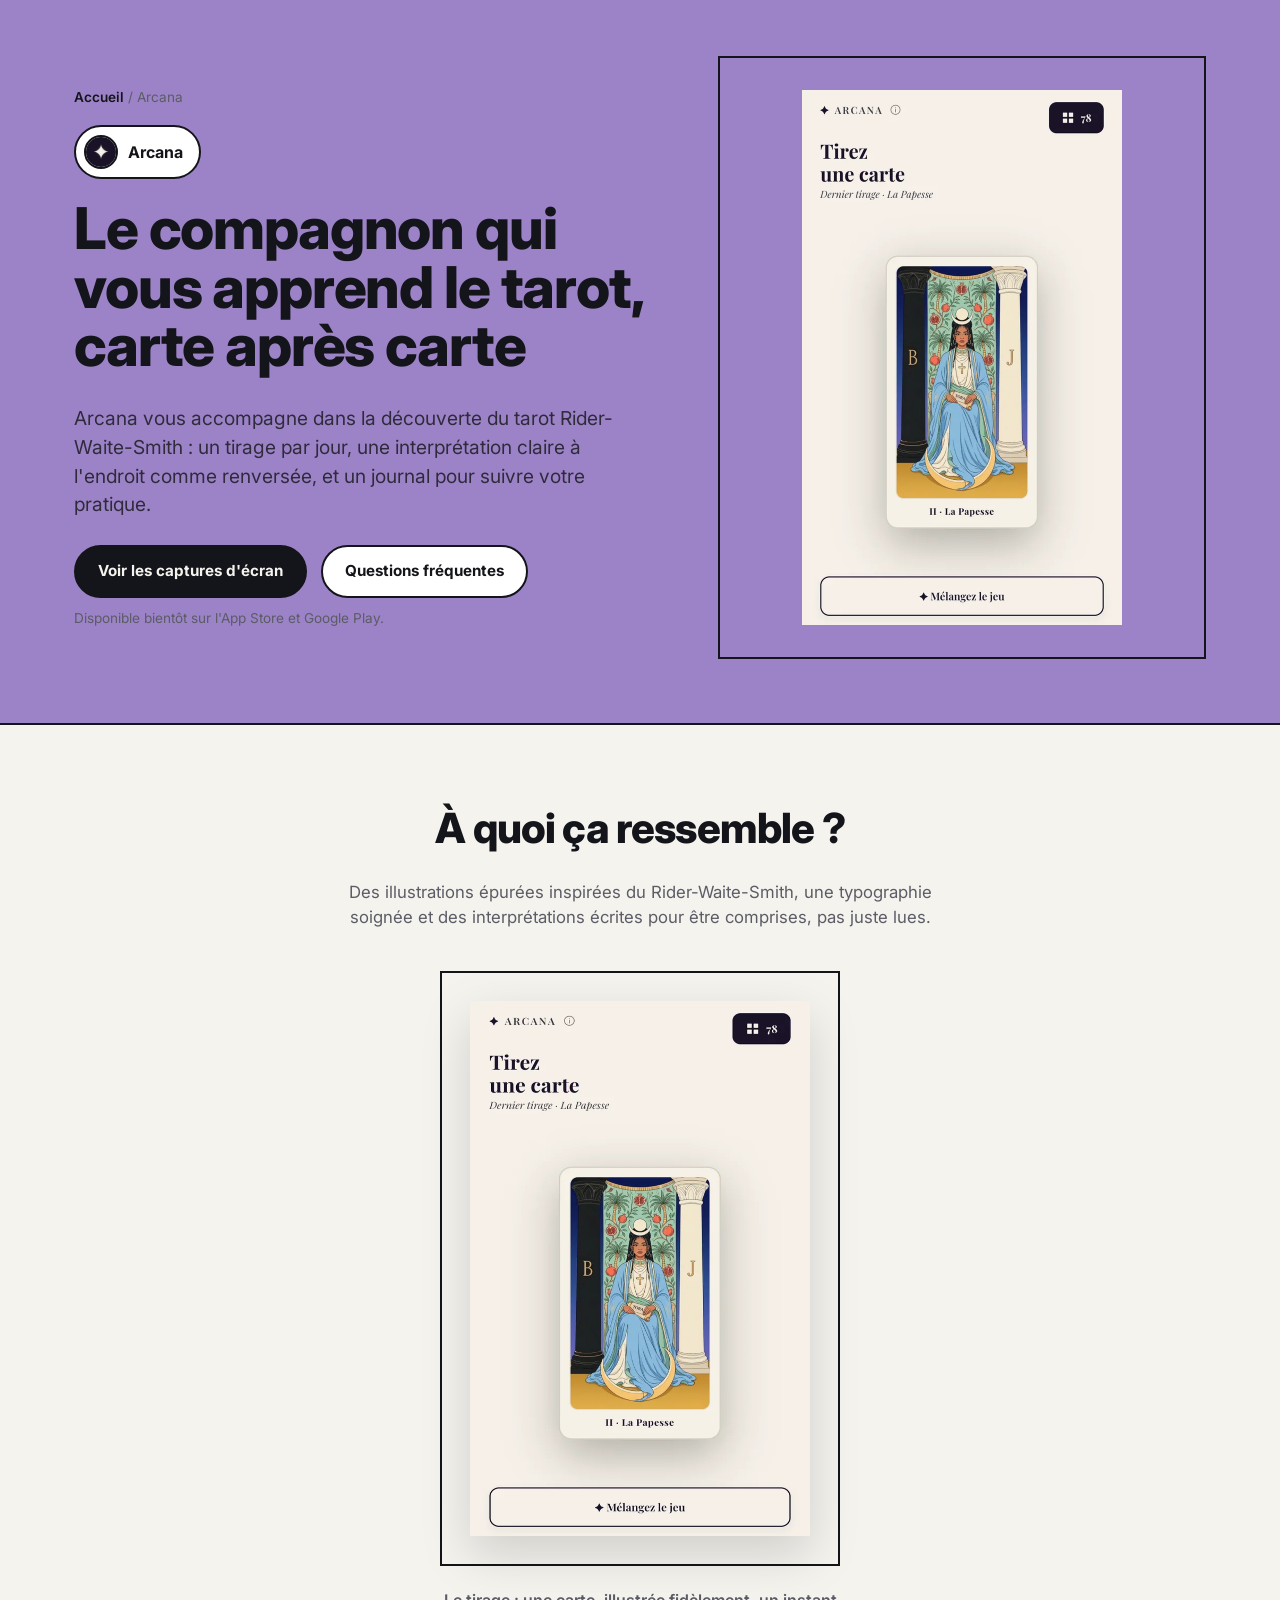
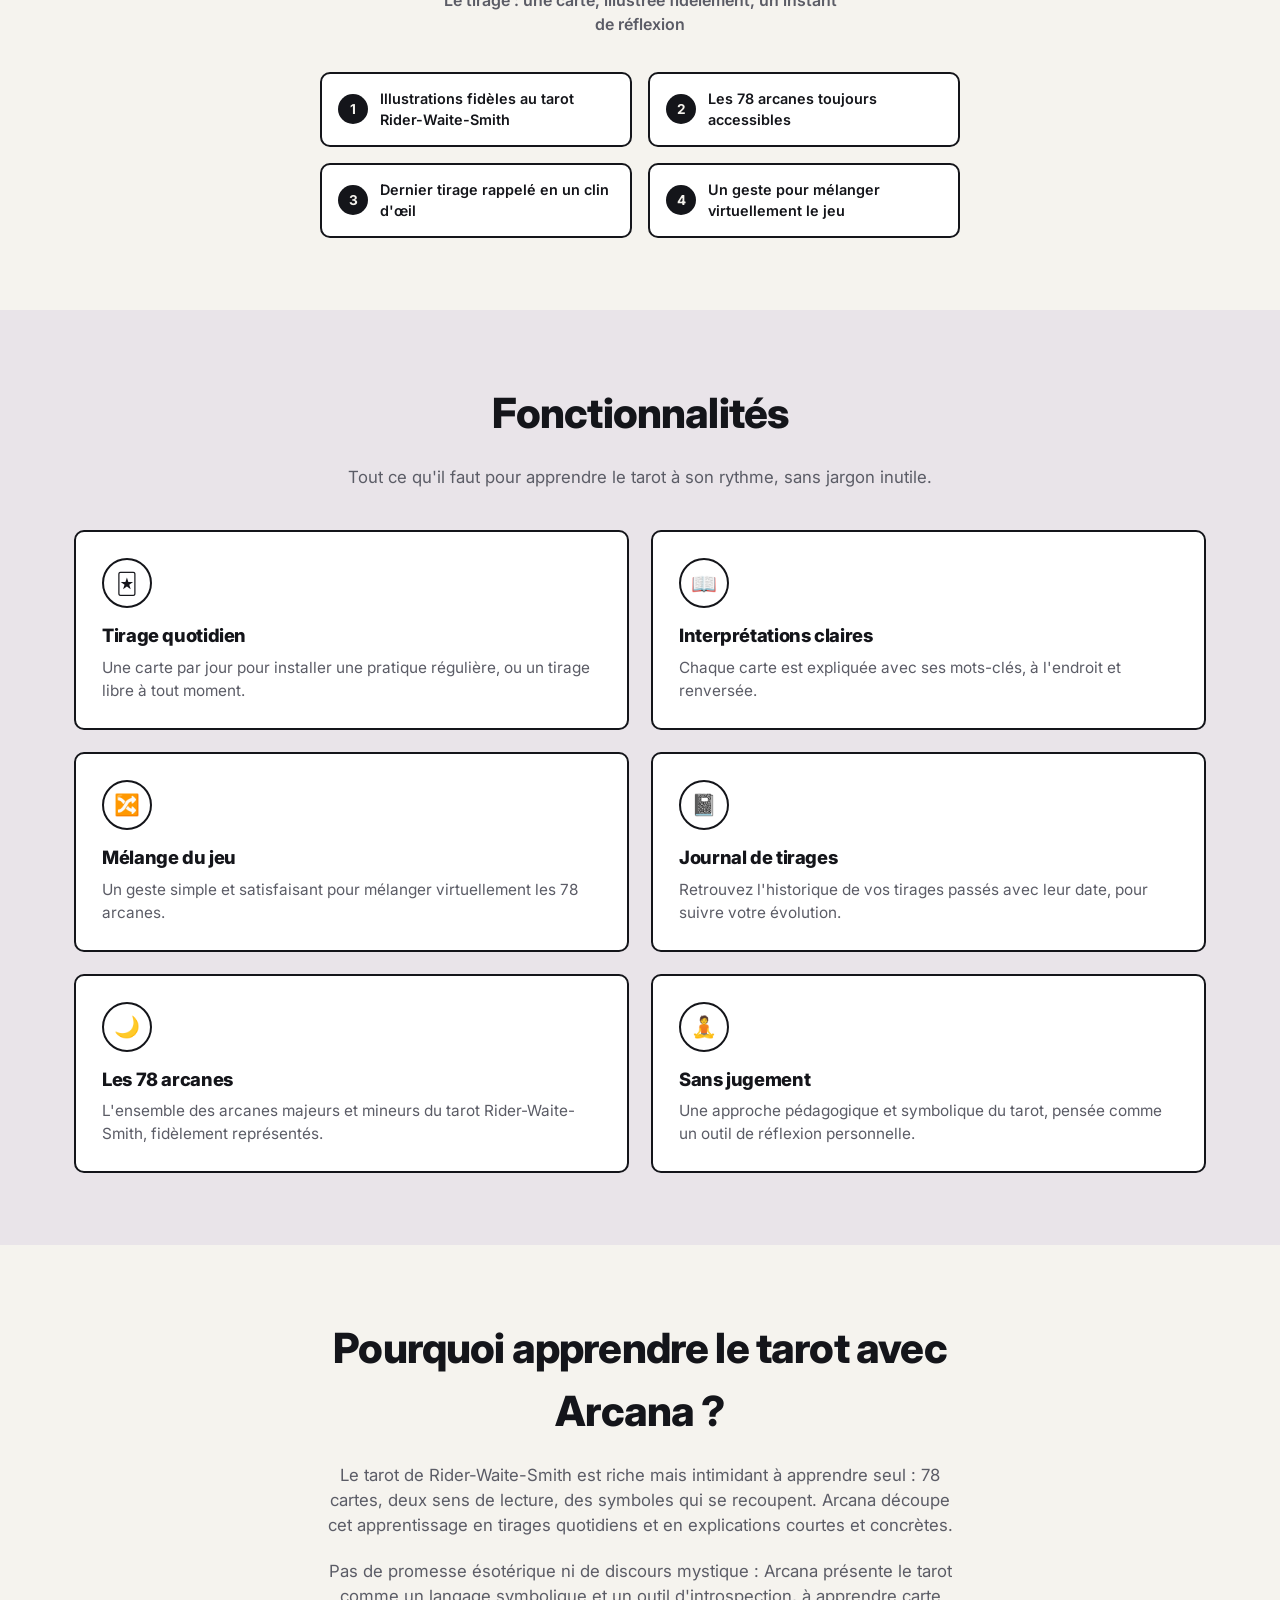
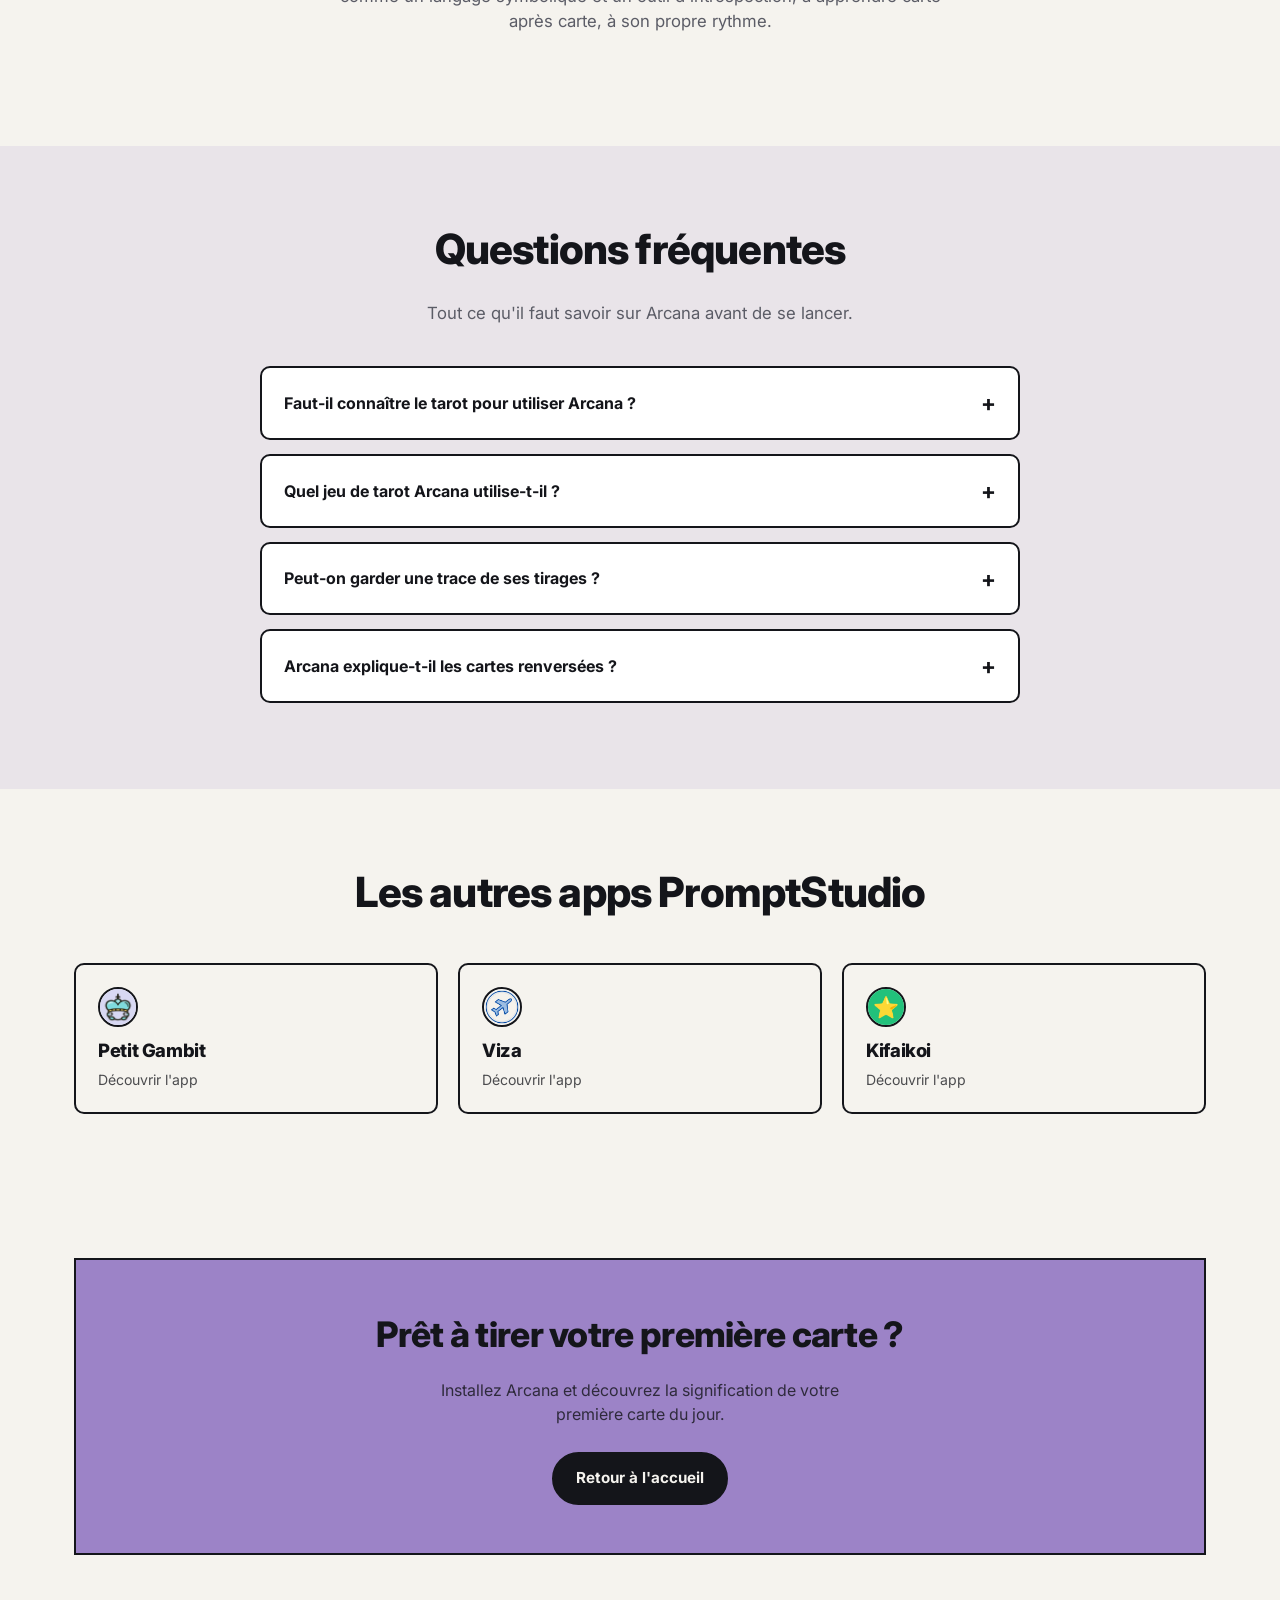
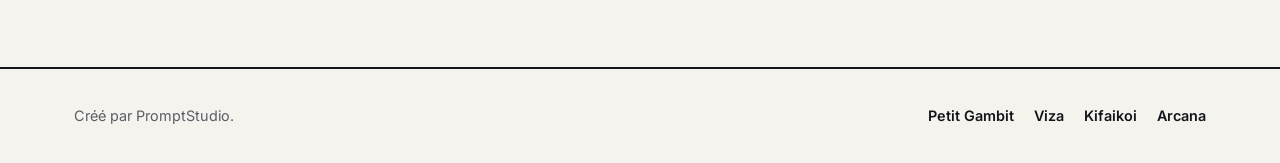
==== commit cb644190: "Remove the top navigation header Matches the reference design, which has no sticky nav bar — just th" ====
--- a/apps/arcana/index.html
+++ b/apps/arcana/index.html
@@ -62,19 +62,6 @@
 </script>
 </head>
 <body>
-
-<header class="site-header">
-  <div class="container">
-    <a href="/" class="brand"><span class="brand-mark">P</span> PromptStudio</a>
-    <button class="nav-toggle" aria-expanded="false" aria-controls="nav" id="navToggle">☰</button>
-    <nav class="nav" id="nav">
-      <a href="/apps/petit-gambit/">Petit Gambit</a>
-      <a href="/apps/viza/">Viza</a>
-      <a href="/apps/kifaikoi/">Kifaikoi</a>
-      <a href="/apps/arcana/" aria-current="page">Arcana</a>
-    </nav>
-  </div>
-</header>
 
 <main>
   <section class="app-hero card-purple" style="background:#9c83c7">
@@ -199,6 +186,5 @@
   </div>
 </footer>
 
-<script src="/js/main.js"></script>
 </body>
 </html>
--- a/css/style.css
+++ b/css/style.css
@@ -1,6 +1,6 @@
-/* PromptStudio — design system (neubrutalist, fun, ludique) */
-
-@import url('https://fonts.googleapis.com/css2?family=Space+Grotesk:wght@500;600;700&family=Poppins:wght@400;500;600;700;800&display=swap');
+/* PromptStudio — design system (matches the provided design canvas) */
+
+@import url('https://fonts.googleapis.com/css2?family=Inter:wght@400;500;600;700;800;900&display=swap');
 
 :root{
   --ink:#14151a;
@@ -18,11 +18,11 @@
   --purple:#9c83c7;
   --purple-dark:#5a3bb5;
 
-  --radius-lg:28px;
-  --radius-md:20px;
-  --radius-sm:12px;
-  --shadow: 8px 8px 0 var(--ink);
-  --shadow-sm: 5px 5px 0 var(--ink);
+  --radius-md:14px;
+  --radius-sm:10px;
+  --border:2px solid var(--ink);
+  --shadow-sm: 0 1px 3px rgba(20,21,26,.08);
+  --shadow-soft: 0 18px 30px rgba(20,21,26,.12);
 }
 
 *,*::before,*::after{box-sizing:border-box}
@@ -31,7 +31,7 @@
   margin:0;
   background:var(--paper);
   color:var(--ink);
-  font-family:'Poppins',system-ui,sans-serif;
+  font-family:'Inter',system-ui,sans-serif;
   line-height:1.5;
   -webkit-font-smoothing:antialiased;
 }
@@ -40,77 +40,35 @@
 .container{max-width:1180px;margin:0 auto;padding:0 24px}
 
 h1,h2,h3,h4{
-  font-family:'Space Grotesk',system-ui,sans-serif;
-  font-weight:700;
+  font-family:'Inter',system-ui,sans-serif;
+  font-weight:800;
   letter-spacing:-0.02em;
   margin:0 0 .5em;
 }
 
 .eyebrow{
-  font-family:'Space Grotesk',system-ui,sans-serif;
+  font-family:'Inter',system-ui,sans-serif;
   font-weight:700;
   letter-spacing:.12em;
   text-transform:uppercase;
   font-size:.8rem;
 }
 
-/* ---------- Header ---------- */
-.site-header{
-  position:sticky;top:0;z-index:50;
-  background:var(--paper);
-  border-bottom:3px solid var(--line);
-}
-.site-header .container{
-  display:flex;align-items:center;justify-content:space-between;
-  padding-top:18px;padding-bottom:18px;
-}
-.brand{
-  display:flex;align-items:center;gap:10px;
-  font-family:'Space Grotesk',sans-serif;
-  font-weight:700;font-size:1rem;letter-spacing:.1em;text-transform:uppercase;
-  text-decoration:none;
-}
-.brand-mark{
-  width:30px;height:30px;border-radius:8px;background:var(--ink);
-  display:inline-flex;align-items:center;justify-content:center;
-  color:var(--paper);font-size:1rem;font-weight:800;
-}
-.nav{display:flex;gap:28px;align-items:center}
-.nav a{
-  text-decoration:none;font-weight:600;font-size:.95rem;
-  padding:6px 2px;border-bottom:2px solid transparent;
-}
-.nav a:hover{border-bottom-color:var(--ink)}
-.nav-toggle{display:none;background:none;border:2px solid var(--ink);border-radius:8px;padding:6px 10px;font-size:1.1rem;cursor:pointer}
-
-@media (max-width:780px){
-  .nav{
-    position:fixed;inset:64px 16px auto 16px;
-    background:var(--white);border:3px solid var(--ink);border-radius:var(--radius-md);
-    box-shadow:var(--shadow);
-    flex-direction:column;align-items:flex-start;padding:18px 22px;gap:14px;
-    display:none;
-  }
-  .nav.open{display:flex}
-  .nav-toggle{display:inline-block}
-}
-
 /* ---------- Buttons ---------- */
 .btn{
   display:inline-flex;align-items:center;gap:8px;
-  font-family:'Space Grotesk',sans-serif;font-weight:700;font-size:.95rem;
+  font-family:'Inter',sans-serif;font-weight:700;font-size:.95rem;
   padding:13px 22px;border-radius:999px;
-  border:3px solid var(--ink);
+  border:var(--border);
   background:var(--white);color:var(--ink);
   text-decoration:none;cursor:pointer;
-  box-shadow:var(--shadow-sm);
-  transition:transform .12s ease;
-}
-.btn:hover{transform:translate(-2px,-2px);box-shadow:7px 7px 0 var(--ink)}
-.btn:active{transform:translate(0,0);box-shadow:2px 2px 0 var(--ink)}
+  transition:transform .12s ease, box-shadow .12s ease;
+}
+.btn:hover{transform:translateY(-2px);box-shadow:var(--shadow-sm)}
+.btn:active{transform:translateY(0)}
 .btn-dark{background:var(--ink);color:var(--paper)}
 .btn-ghost{background:transparent}
-.btn-sm{padding:9px 16px;font-size:.85rem;box-shadow:4px 4px 0 var(--ink)}
+.btn-sm{padding:9px 16px;font-size:.85rem}
 
 /* ---------- Hero (home) ---------- */
 .hero{padding:64px 0 40px}
@@ -129,18 +87,21 @@
 }
 .card{
   position:relative;
-  border:3px solid var(--ink);
-  border-radius:var(--radius-lg);
+  border:var(--border);
+  border-radius:0;
   padding:36px;
   overflow:hidden;
   text-decoration:none;
   color:var(--ink);
   display:flex;flex-direction:column;justify-content:flex-end;
   min-height:280px;
-  box-shadow:var(--shadow);
-  transition:transform .15s ease, box-shadow .15s ease;
-}
-.card:hover{transform:translate(-3px,-3px);box-shadow:11px 11px 0 var(--ink)}
+  transition:transform .28s cubic-bezier(.2,.8,.2,1), box-shadow .28s ease;
+}
+.card:hover{
+  transform:translate(-6px,-6px);
+  box-shadow:10px 10px 0 var(--ink);
+}
+.card:active{transform:translate(-2px,-2px);box-shadow:4px 4px 0 var(--ink)}
 .card-teal{background:var(--teal)}
 .card-blue{background:var(--blue)}
 .card-yellow{background:var(--yellow)}
@@ -153,24 +114,29 @@
 
 .card-icon{
   width:64px;height:64px;border-radius:999px;
-  background:var(--white);border:3px solid var(--ink);
+  background:var(--white);border:var(--border);
   display:flex;align-items:center;justify-content:center;
   font-size:1.7rem;margin-bottom:18px;
   overflow:hidden;
+  transition:transform .28s cubic-bezier(.34,1.56,.64,1);
 }
 .card-icon img{width:100%;height:100%;object-fit:cover}
+.card:hover .card-icon{transform:scale(1.1) rotate(-8deg)}
 .card h3{font-size:1.8rem;margin-bottom:8px}
 .card p{margin:0;color:var(--ink);opacity:.85;max-width:34ch}
 
 .card-art{
   position:absolute;top:24px;right:24px;width:46%;
-  filter:drop-shadow(0 14px 0 rgba(0,0,0,.12));
+  filter:drop-shadow(0 14px 20px rgba(0,0,0,.18));
   transform:rotate(4deg);
-}
+  transition:transform .28s cubic-bezier(.2,.8,.2,1);
+}
+.card:hover .card-art{transform:rotate(1deg) scale(1.04)}
 .card-featured .card-art{width:44%;top:18px;right:18px}
 .card-blue .card-art,.card-yellow .card-art{width:40%;top:18px;right:18px}
 .card-blue h3,.card-blue p,.card-yellow h3,.card-yellow p{max-width:54%}
 .card-tall .card-art{position:static;width:88%;margin:0 auto 20px;transform:rotate(-3deg)}
+.card-tall:hover .card-art{transform:rotate(-1deg) scale(1.04)}
 .card-tall{align-items:center;text-align:center}
 .card-tall p{max-width:26ch;margin-inline:auto}
 
@@ -188,7 +154,7 @@
 
 /* ---------- App page hero ---------- */
 .app-hero{
-  border-bottom:3px solid var(--ink);
+  border-bottom:var(--border);
   padding:56px 0 64px;
 }
 .app-hero .container{
@@ -196,8 +162,8 @@
 }
 .app-badge{
   display:inline-flex;align-items:center;gap:10px;
-  background:var(--white);border:3px solid var(--ink);border-radius:999px;
-  padding:8px 16px 8px 8px;font-weight:700;font-family:'Space Grotesk',sans-serif;
+  background:var(--white);border:var(--border);border-radius:999px;
+  padding:8px 16px 8px 8px;font-weight:700;font-family:'Inter',sans-serif;
   margin-bottom:20px;
 }
 .app-badge .card-icon{width:34px;height:34px;font-size:1rem;margin:0}
@@ -207,9 +173,8 @@
 .store-note{margin-top:10px;font-size:.85rem;color:var(--muted)}
 
 .hero-visual{
-  border:3px solid var(--ink);border-radius:var(--radius-lg);
+  border:var(--border);border-radius:0;
   padding:32px;display:flex;align-items:center;justify-content:center;
-  box-shadow:var(--shadow);
 }
 @media (max-width:860px){
   .app-hero .container{grid-template-columns:1fr}
@@ -225,10 +190,10 @@
 /* Screenshot showcase */
 .showcase{max-width:400px;margin:0 auto;text-align:center}
 .showcase-visual{
-  border:3px solid var(--ink);border-radius:var(--radius-lg);
-  padding:28px;box-shadow:var(--shadow);
-}
-.showcase-visual img{width:100%;display:block;border-radius:14px}
+  border:var(--border);border-radius:0;
+  padding:28px;
+}
+.showcase-visual img{width:100%;display:block;filter:drop-shadow(0 18px 24px rgba(0,0,0,.15))}
 .showcase-caption{margin-top:22px;font-weight:600;color:var(--muted);font-size:1rem}
 
 .callouts{
@@ -237,12 +202,12 @@
 }
 .callout{
   display:flex;align-items:center;gap:12px;text-align:left;
-  border:3px solid var(--ink);border-radius:var(--radius-md);
-  padding:14px 16px;background:var(--white);box-shadow:var(--shadow-sm);
+  border:var(--border);border-radius:var(--radius-sm);
+  padding:14px 16px;background:var(--white);
 }
 .callout .num{
   flex:none;width:30px;height:30px;border-radius:999px;background:var(--ink);color:var(--paper);
-  display:flex;align-items:center;justify-content:center;font-family:'Space Grotesk',sans-serif;font-weight:700;font-size:.85rem;
+  display:flex;align-items:center;justify-content:center;font-family:'Inter',sans-serif;font-weight:700;font-size:.85rem;
 }
 .callout p{margin:0;font-size:.9rem;font-weight:600}
 @media (max-width:600px){.callouts{grid-template-columns:1fr}}
@@ -250,8 +215,8 @@
 /* Feature grid */
 .features{display:grid;grid-template-columns:repeat(2,1fr);gap:22px}
 .feature{
-  border:3px solid var(--ink);border-radius:var(--radius-md);padding:26px;
-  background:var(--white);box-shadow:var(--shadow-sm);
+  border:var(--border);border-radius:var(--radius-sm);padding:26px;
+  background:var(--white);
 }
 .feature .card-icon{width:50px;height:50px;font-size:1.3rem;margin-bottom:14px}
 .feature h3{font-size:1.15rem;margin-bottom:6px}
@@ -261,11 +226,11 @@
 /* FAQ */
 .faq{max-width:760px;margin:0 auto}
 .faq details{
-  border:3px solid var(--ink);border-radius:var(--radius-md);
+  border:var(--border);border-radius:var(--radius-sm);
   padding:18px 22px;margin-bottom:14px;background:var(--white);
 }
 .faq summary{
-  font-family:'Space Grotesk',sans-serif;font-weight:700;cursor:pointer;
+  font-family:'Inter',sans-serif;font-weight:700;cursor:pointer;
   list-style:none;display:flex;justify-content:space-between;align-items:center;
 }
 .faq summary::-webkit-details-marker{display:none}
@@ -276,25 +241,28 @@
 /* Other apps strip */
 .other-apps{display:grid;grid-template-columns:repeat(3,1fr);gap:20px}
 .mini-card{
-  border:3px solid var(--ink);border-radius:var(--radius-md);padding:22px;
-  text-decoration:none;color:var(--ink);box-shadow:var(--shadow-sm);
-  transition:transform .12s ease;
-}
-.mini-card:hover{transform:translate(-2px,-2px)}
+  border:var(--border);border-radius:var(--radius-sm);padding:22px;
+  text-decoration:none;color:var(--ink);
+  transition:transform .22s cubic-bezier(.2,.8,.2,1), box-shadow .22s ease;
+}
+.mini-card:hover{transform:translate(-4px,-4px);box-shadow:6px 6px 0 var(--ink)}
+.mini-card:active{transform:translate(-1px,-1px);box-shadow:2px 2px 0 var(--ink)}
+.mini-card .card-icon{transition:transform .28s cubic-bezier(.34,1.56,.64,1)}
+.mini-card:hover .card-icon{transform:scale(1.1) rotate(-8deg)}
 .mini-card h4{margin:0 0 4px;font-size:1.15rem}
 .mini-card p{margin:0;font-size:.88rem;color:var(--ink);opacity:.75}
 @media (max-width:820px){.other-apps{grid-template-columns:1fr}}
 
 /* CTA band */
 .cta-band{
-  border:3px solid var(--ink);border-radius:var(--radius-lg);
-  padding:48px;text-align:center;box-shadow:var(--shadow);
+  border:var(--border);border-radius:0;
+  padding:48px;text-align:center;
 }
 .cta-band h2{font-size:clamp(1.6rem,4vw,2.2rem)}
 .cta-band p{color:var(--ink);opacity:.8;max-width:46ch;margin:8px auto 26px}
 
 /* ---------- Footer ---------- */
-.site-footer{border-top:3px solid var(--ink);padding:36px 0;margin-top:40px}
+.site-footer{border-top:var(--border);padding:36px 0;margin-top:40px}
 .site-footer .container{display:flex;justify-content:space-between;align-items:center;flex-wrap:wrap;gap:12px}
 .site-footer p{margin:0;color:var(--muted);font-size:.9rem}
 .footer-links{display:flex;gap:20px}
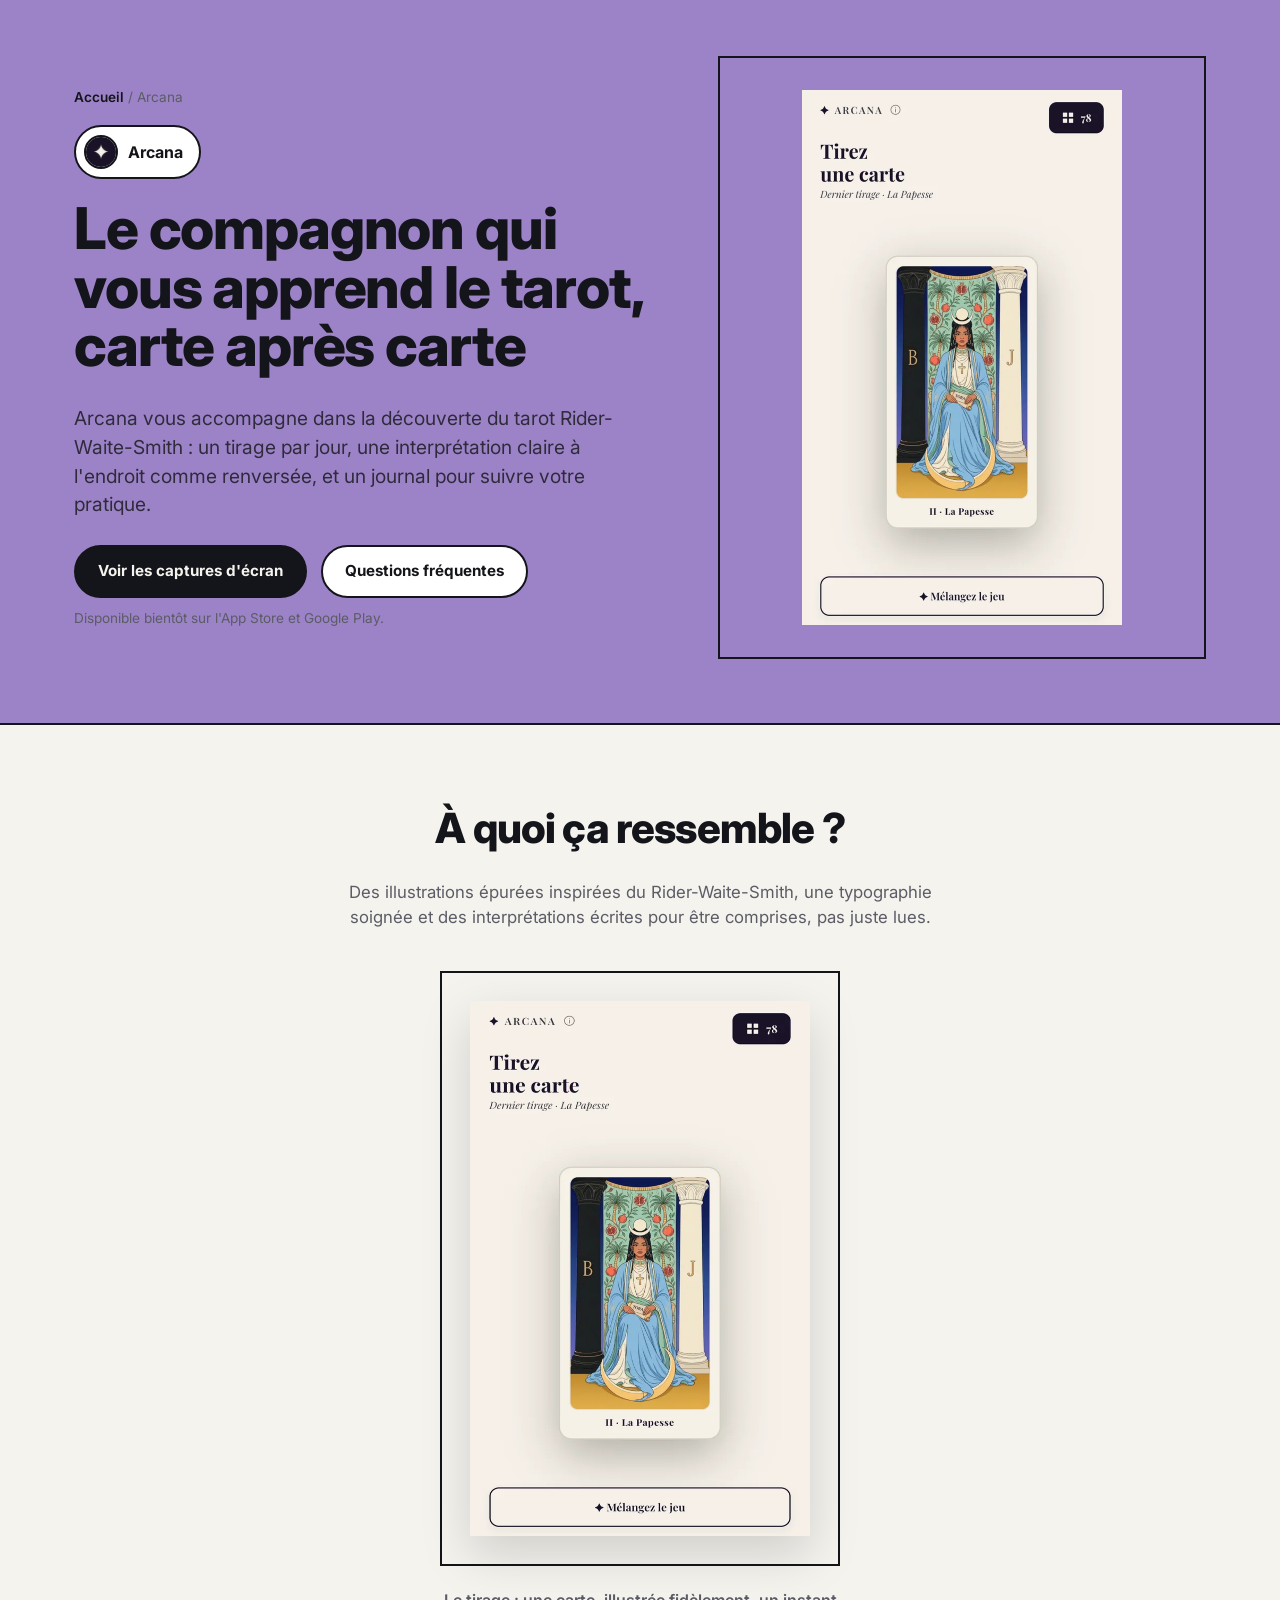
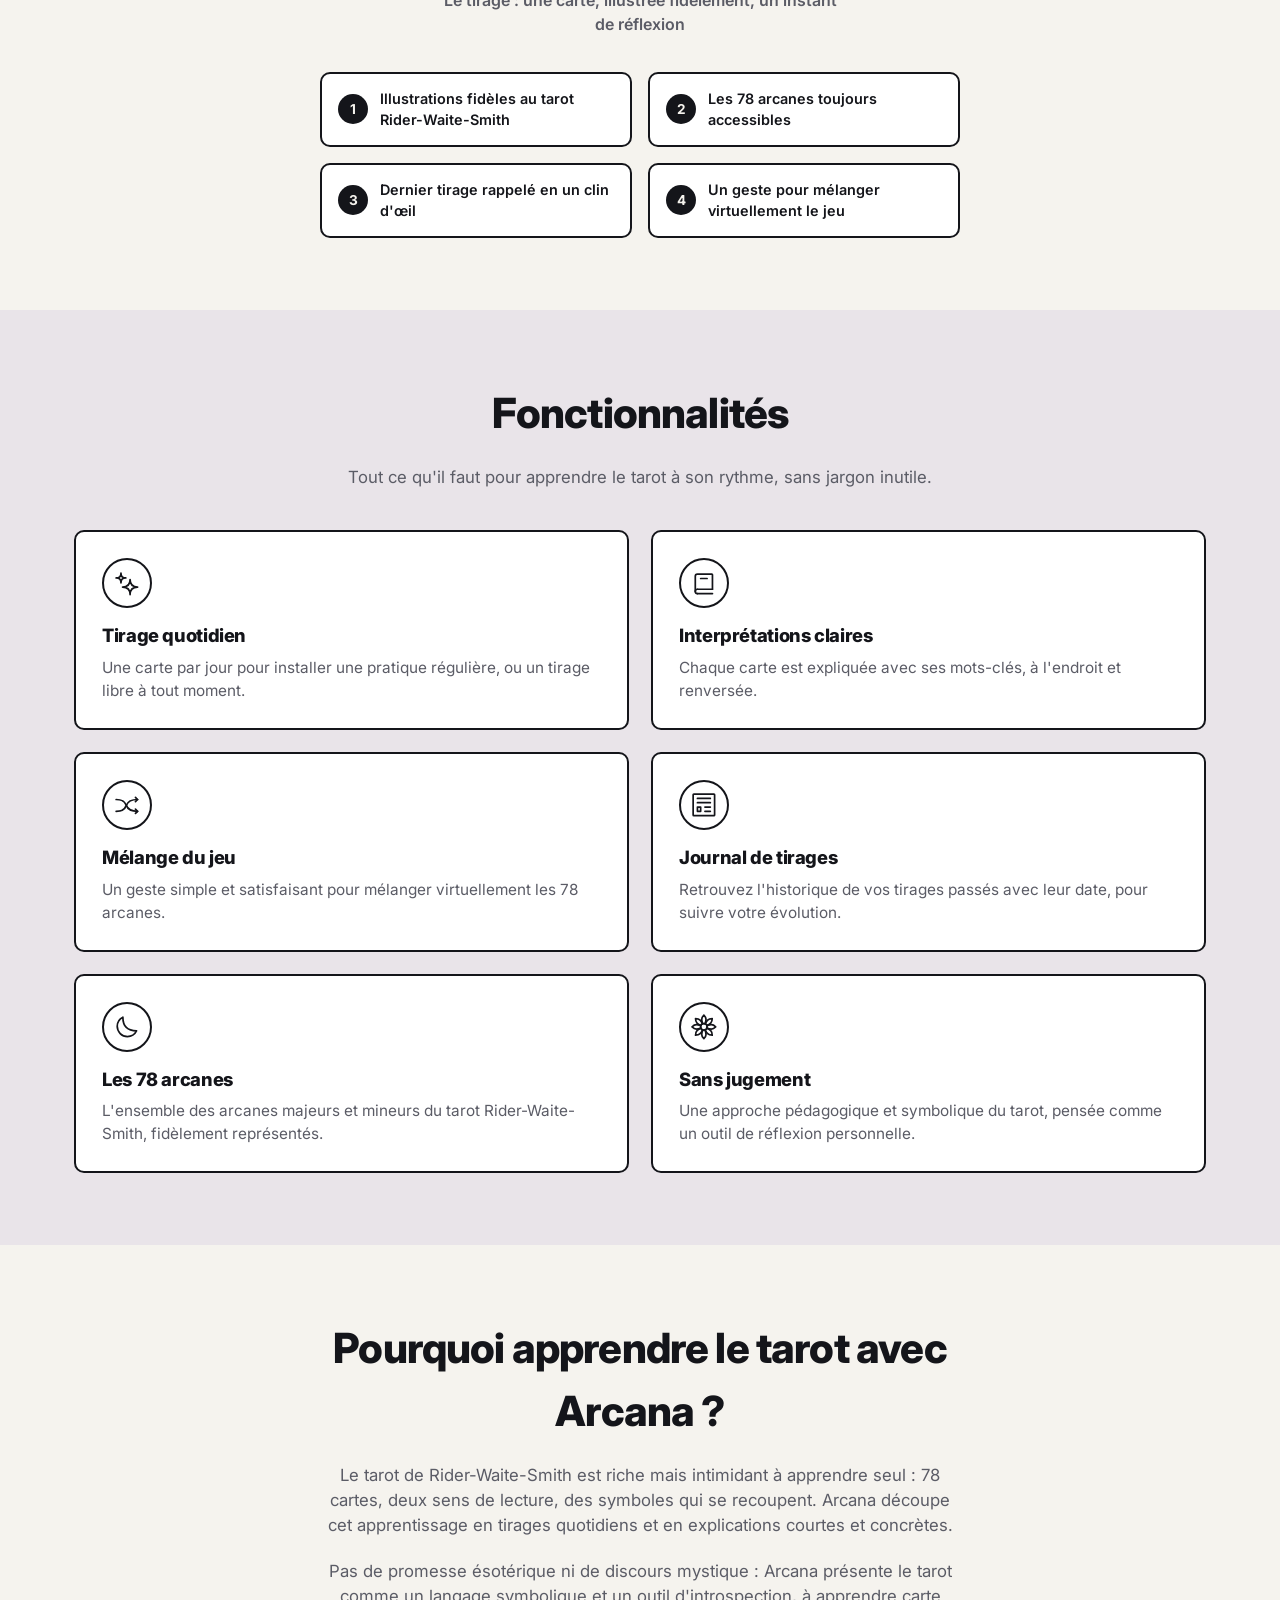
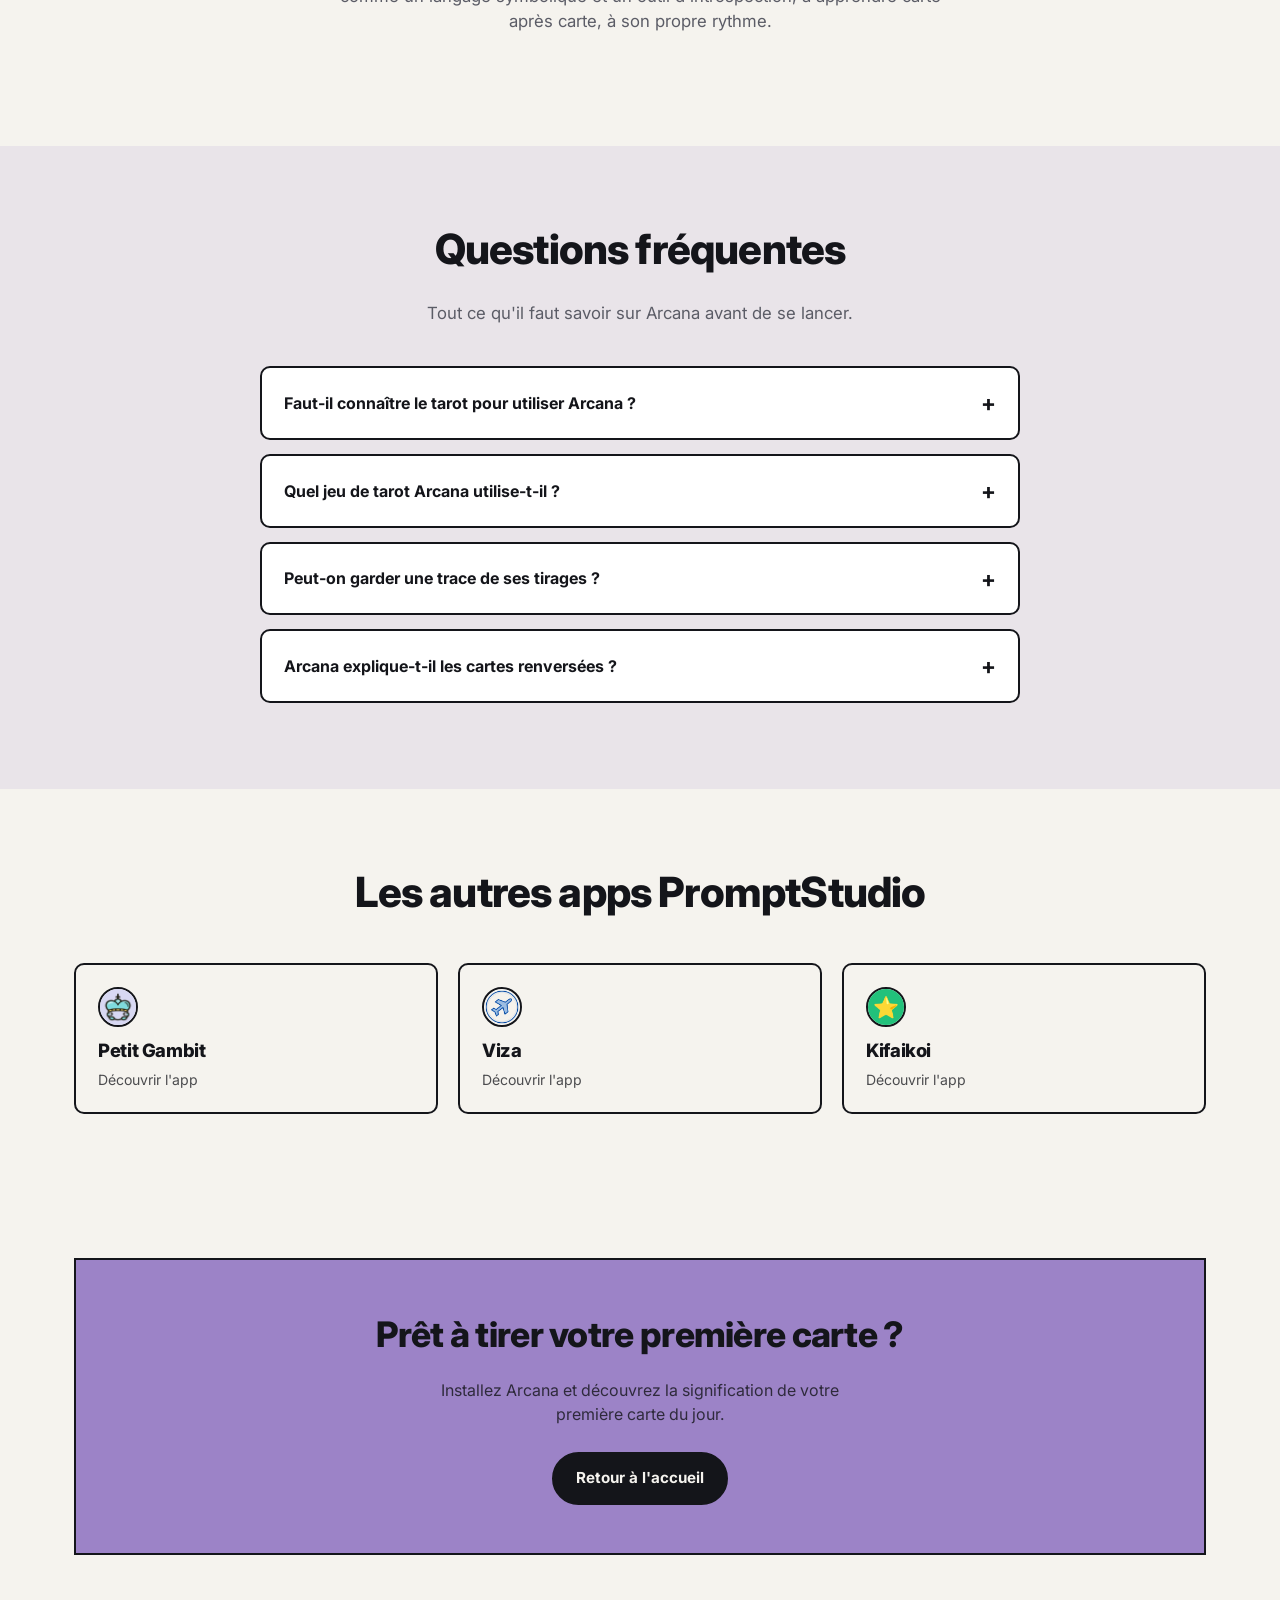
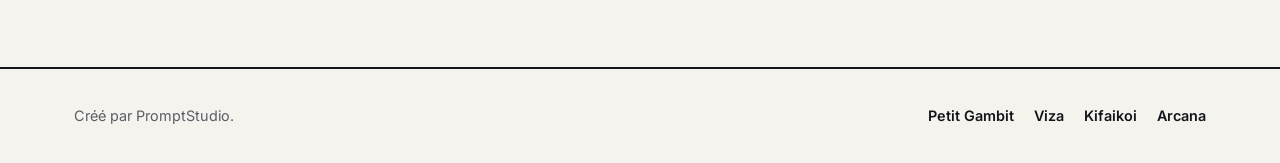
==== commit 32a93bb7: "Replace emoji icons with Iconoir SVGs Swaps every emoji used for feature/philosophy icons (homepage " ====
--- a/apps/arcana/index.html
+++ b/apps/arcana/index.html
@@ -111,12 +111,45 @@
         <p>Tout ce qu'il faut pour apprendre le tarot à son rythme, sans jargon inutile.</p>
       </div>
       <div class="features">
-        <div class="feature"><span class="card-icon">🃏</span><h3>Tirage quotidien</h3><p>Une carte par jour pour installer une pratique régulière, ou un tirage libre à tout moment.</p></div>
-<div class="feature"><span class="card-icon">📖</span><h3>Interprétations claires</h3><p>Chaque carte est expliquée avec ses mots-clés, à l'endroit et renversée.</p></div>
-<div class="feature"><span class="card-icon">🔀</span><h3>Mélange du jeu</h3><p>Un geste simple et satisfaisant pour mélanger virtuellement les 78 arcanes.</p></div>
-<div class="feature"><span class="card-icon">📓</span><h3>Journal de tirages</h3><p>Retrouvez l'historique de vos tirages passés avec leur date, pour suivre votre évolution.</p></div>
-<div class="feature"><span class="card-icon">🌙</span><h3>Les 78 arcanes</h3><p>L'ensemble des arcanes majeurs et mineurs du tarot Rider-Waite-Smith, fidèlement représentés.</p></div>
-<div class="feature"><span class="card-icon">🧘</span><h3>Sans jugement</h3><p>Une approche pédagogique et symbolique du tarot, pensée comme un outil de réflexion personnelle.</p></div>
+        <div class="feature"><span class="card-icon"><svg viewBox="0 0 24 24" stroke-width="1.5" fill="none" xmlns="http://www.w3.org/2000/svg">
+<path d="M8 15C12.8747 15 15 12.949 15 8C15 12.949 17.1104 15 22 15C17.1104 15 15 17.1104 15 22C15 17.1104 12.8747 15 8 15Z" stroke="currentColor" stroke-linejoin="round"/>
+<path d="M2 6.5C5.13376 6.5 6.5 5.18153 6.5 2C6.5 5.18153 7.85669 6.5 11 6.5C7.85669 6.5 6.5 7.85669 6.5 11C6.5 7.85669 5.13376 6.5 2 6.5Z" stroke="currentColor" stroke-linejoin="round"/>
+</svg></span><h3>Tirage quotidien</h3><p>Une carte par jour pour installer une pratique régulière, ou un tirage libre à tout moment.</p></div>
+<div class="feature"><span class="card-icon"><svg stroke-width="1.5" viewBox="0 0 24 24" fill="none" xmlns="http://www.w3.org/2000/svg">
+<path d="M4 19V5C4 3.89543 4.89543 3 6 3H19.4C19.7314 3 20 3.26863 20 3.6V16.7143" stroke="currentColor"  stroke-linecap="round"/>
+<path d="M6 17L20 17" stroke="currentColor"  stroke-linecap="round"/>
+<path d="M6 21L20 21" stroke="currentColor"  stroke-linecap="round"/>
+<path d="M6 21C4.89543 21 4 20.1046 4 19C4 17.8954 4.89543 17 6 17" stroke="currentColor"  stroke-linecap="round" stroke-linejoin="round"/>
+<path d="M9 7L15 7" stroke="currentColor"  stroke-linecap="round"/>
+</svg></span><h3>Interprétations claires</h3><p>Chaque carte est expliquée avec ses mots-clés, à l'endroit et renversée.</p></div>
+<div class="feature"><span class="card-icon"><svg stroke-width="1.5" viewBox="0 0 24 24" fill="none" xmlns="http://www.w3.org/2000/svg">
+<path d="M22 6.99999C19 6.99999 13.5 6.99999 11.5 12.5C9.5 18 5 18 2 18" stroke="currentColor" stroke-linecap="round" stroke-linejoin="round"/>
+<path d="M20 5C20 5 21.219 6.21895 22 7C21.219 7.78105 20 9 20 9" stroke="currentColor" stroke-linecap="round" stroke-linejoin="round"/>
+<path d="M22 18C19 18 13.5 18 11.5 12.5C9.5 6.99999 5 7.00001 2 7" stroke="currentColor" stroke-linecap="round" stroke-linejoin="round"/>
+<path d="M20 20C20 20 21.219 18.781 22 18C21.219 17.219 20 16 20 16" stroke="currentColor" stroke-linecap="round" stroke-linejoin="round"/>
+</svg></span><h3>Mélange du jeu</h3><p>Un geste simple et satisfaisant pour mélanger virtuellement les 78 arcanes.</p></div>
+<div class="feature"><span class="card-icon"><svg viewBox="0 0 24 24" stroke-width="1.5" fill="none" xmlns="http://www.w3.org/2000/svg">
+<path d="M6 6L18 6" stroke="currentColor" stroke-linecap="round" stroke-linejoin="round"/>
+<path d="M6 10H18" stroke="currentColor" stroke-linecap="round" stroke-linejoin="round"/>
+<path d="M13 14L18 14" stroke="currentColor" stroke-linecap="round" stroke-linejoin="round"/>
+<path d="M13 18L18 18" stroke="currentColor" stroke-linecap="round" stroke-linejoin="round"/>
+<path d="M2 21.4V2.6C2 2.26863 2.26863 2 2.6 2H21.4C21.7314 2 22 2.26863 22 2.6V21.4C22 21.7314 21.7314 22 21.4 22H2.6C2.26863 22 2 21.7314 2 21.4Z" stroke="currentColor" stroke-linecap="round" stroke-linejoin="round"/>
+<path d="M6 18V14H9V18H6Z" stroke="currentColor" stroke-linecap="round" stroke-linejoin="round"/>
+</svg></span><h3>Journal de tirages</h3><p>Retrouvez l'historique de vos tirages passés avec leur date, pour suivre votre évolution.</p></div>
+<div class="feature"><span class="card-icon"><svg stroke-width="1.5" viewBox="0 0 24 24" fill="none" xmlns="http://www.w3.org/2000/svg">
+<path d="M3 11.5066C3 16.7497 7.25034 21 12.4934 21C16.2209 21 19.4466 18.8518 21 15.7259C12.4934 15.7259 8.27411 11.5066 8.27411 3C5.14821 4.55344 3 7.77915 3 11.5066Z" stroke="currentColor" stroke-linecap="round" stroke-linejoin="round"/>
+</svg></span><h3>Les 78 arcanes</h3><p>L'ensemble des arcanes majeurs et mineurs du tarot Rider-Waite-Smith, fidèlement représentés.</p></div>
+<div class="feature"><span class="card-icon"><svg stroke-width="1.5" viewBox="0 0 24 24" fill="none" xmlns="http://www.w3.org/2000/svg">
+<path d="M11.9996 14.9995C13.6565 14.9995 14.9996 13.6564 14.9996 11.9995C14.9996 10.3427 13.6565 8.99951 11.9996 8.99951C10.3428 8.99951 8.99963 10.3427 8.99963 11.9995C8.99963 13.6564 10.3428 14.9995 11.9996 14.9995Z" stroke="currentColor" stroke-miterlimit="1.5" stroke-linecap="round" stroke-linejoin="round"/>
+<path d="M13 9C13 9 14 7 14 5C14 3 12 1 12 1C12 1 10 3 10 5C10 7 11 9 11 9" stroke="currentColor" stroke-miterlimit="1.5" stroke-linecap="round" stroke-linejoin="round"/>
+<path d="M9 11C9 11 7 10 5 10C3 10 1 12 1 12C1 12 3 14 5 14C7 14 9 13 9 13" stroke="currentColor" stroke-miterlimit="1.5" stroke-linecap="round" stroke-linejoin="round"/>
+<path d="M13 15C13 15 14 17 14 19C14 21 12 23 12 23C12 23 10 21 10 19C10 17 11 15 11 15" stroke="currentColor" stroke-miterlimit="1.5" stroke-linecap="round" stroke-linejoin="round"/>
+<path d="M15 11C15 11 17 10 19 10C21 10 23 12 23 12C23 12 21 14 19 14C17 14 15 13 15 13" stroke="currentColor" stroke-miterlimit="1.5" stroke-linecap="round" stroke-linejoin="round"/>
+<path d="M10.5858 9.17176C10.5858 9.17176 9.87868 7.05044 8.46447 5.63623C7.05026 4.22202 4.22183 4.22202 4.22183 4.22202C4.22183 4.22202 4.22183 7.05044 5.63604 8.46466C7.05026 9.87887 9.17158 10.586 9.17158 10.586" stroke="currentColor" stroke-miterlimit="1.5" stroke-linecap="round" stroke-linejoin="round"/>
+<path d="M9.17152 13.4142C9.17152 13.4142 7.0502 14.1213 5.63599 15.5355C4.22177 16.9497 4.22177 19.7782 4.22177 19.7782C4.22177 19.7782 7.0502 19.7782 8.46441 18.364C9.87863 16.9497 10.5857 14.8284 10.5857 14.8284" stroke="currentColor" stroke-miterlimit="1.5" stroke-linecap="round" stroke-linejoin="round"/>
+<path d="M14.8285 13.4142C14.8285 13.4142 16.9498 14.1213 18.364 15.5355C19.7782 16.9497 19.7782 19.7782 19.7782 19.7782C19.7782 19.7782 16.9498 19.7782 15.5356 18.364C14.1214 16.9497 13.4143 14.8284 13.4143 14.8284" stroke="currentColor" stroke-miterlimit="1.5" stroke-linecap="round" stroke-linejoin="round"/>
+<path d="M13.4142 9.17176C13.4142 9.17176 14.1213 7.05044 15.5355 5.63623C16.9497 4.22202 19.7782 4.22202 19.7782 4.22202C19.7782 4.22202 19.7782 7.05044 18.364 8.46466C16.9497 9.87887 14.8284 10.586 14.8284 10.586" stroke="currentColor" stroke-miterlimit="1.5" stroke-linecap="round" stroke-linejoin="round"/>
+</svg></span><h3>Sans jugement</h3><p>Une approche pédagogique et symbolique du tarot, pensée comme un outil de réflexion personnelle.</p></div>
       </div>
     </div>
   </section>
--- a/css/style.css
+++ b/css/style.css
@@ -121,6 +121,7 @@
   transition:transform .28s cubic-bezier(.34,1.56,.64,1);
 }
 .card-icon img{width:100%;height:100%;object-fit:cover}
+.card-icon svg{width:56%;height:56%;stroke-width:1.6;color:var(--ink)}
 .card:hover .card-icon{transform:scale(1.1) rotate(-8deg)}
 .card h3{font-size:1.8rem;margin-bottom:8px}
 .card p{margin:0;color:var(--ink);opacity:.85;max-width:34ch}
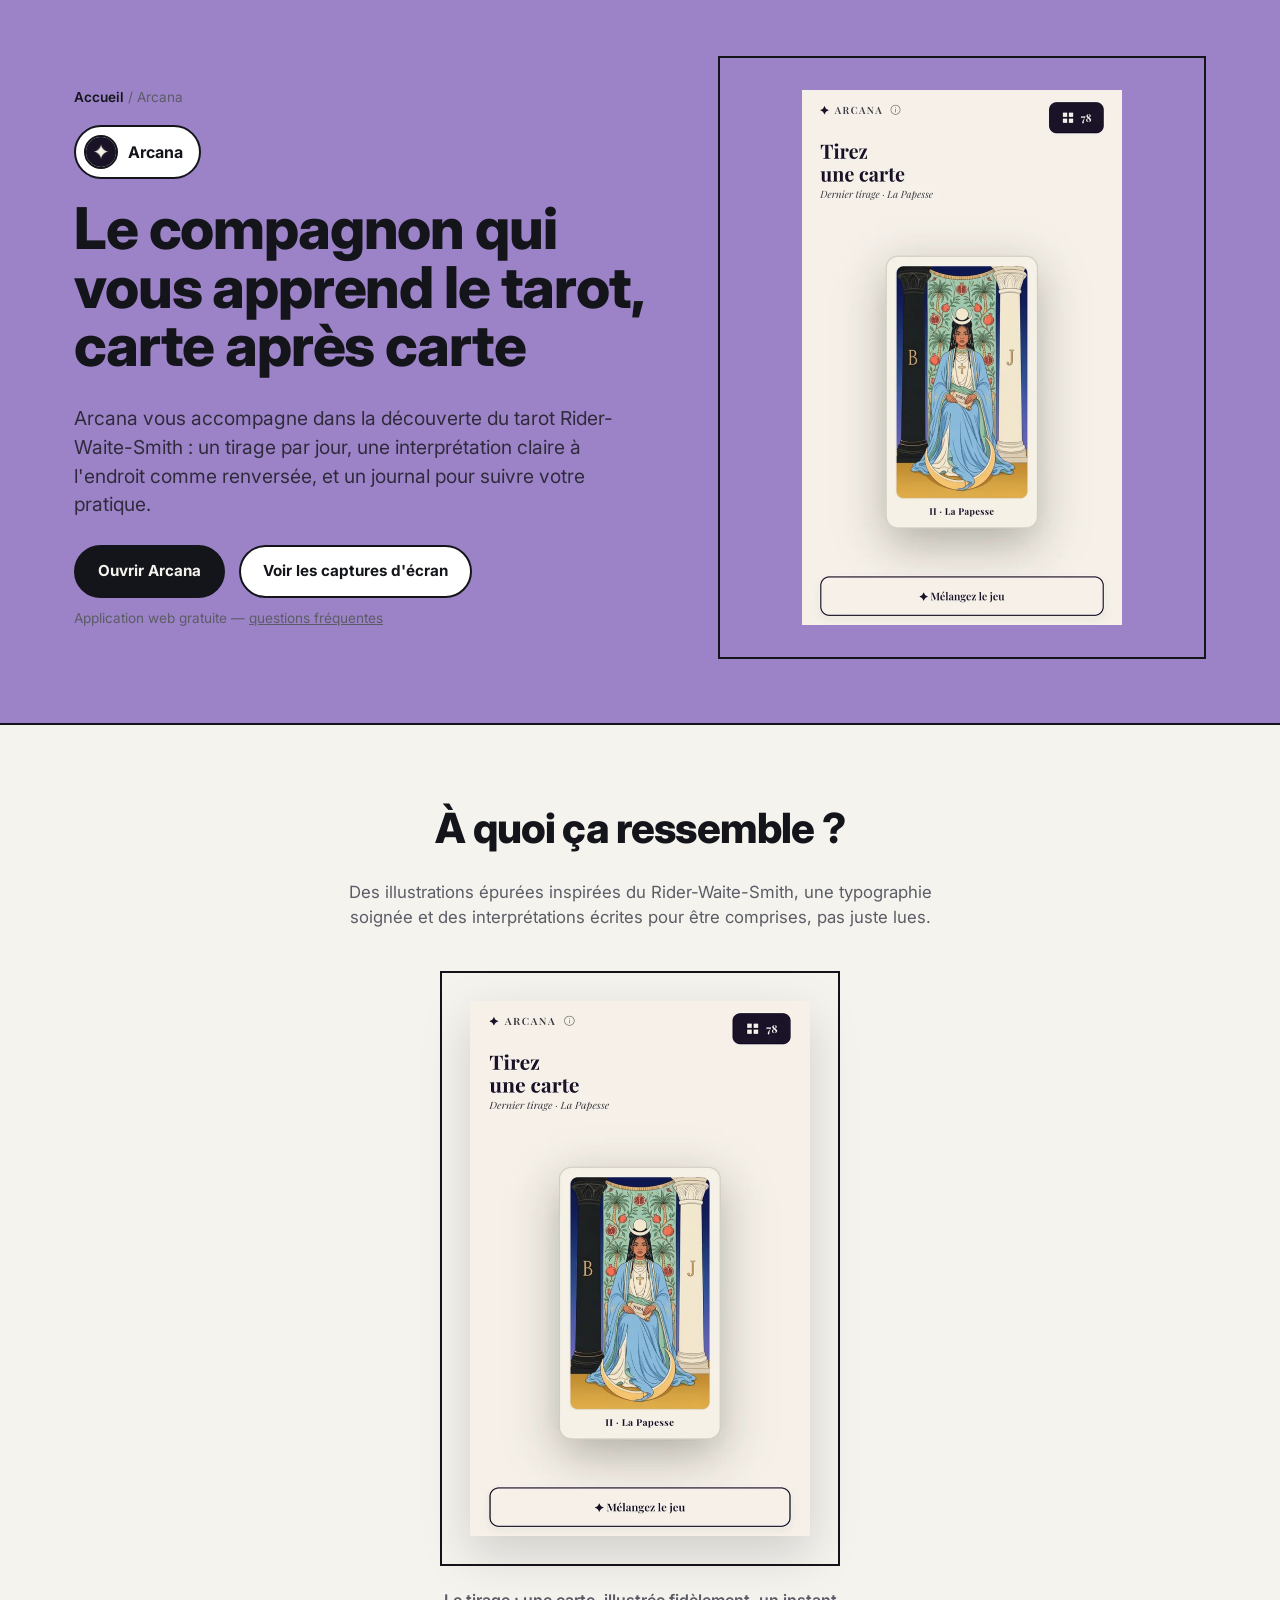
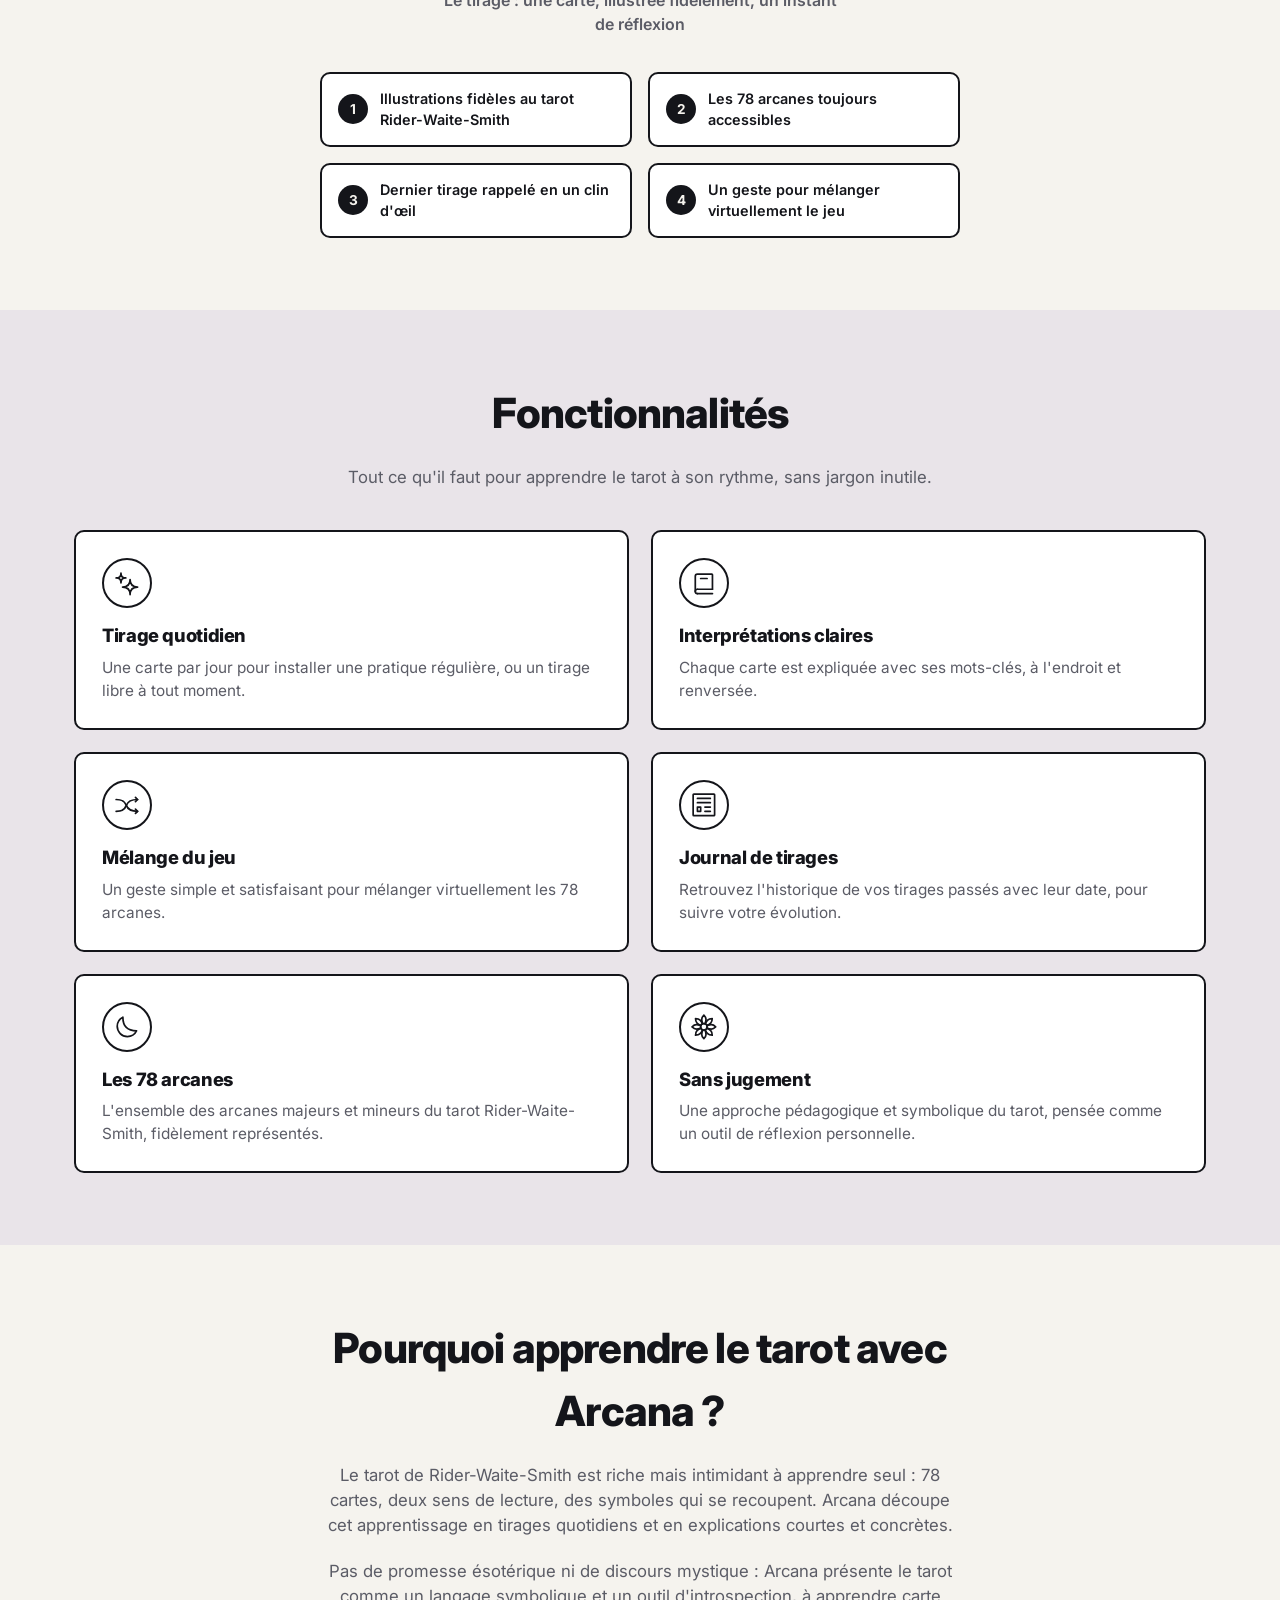
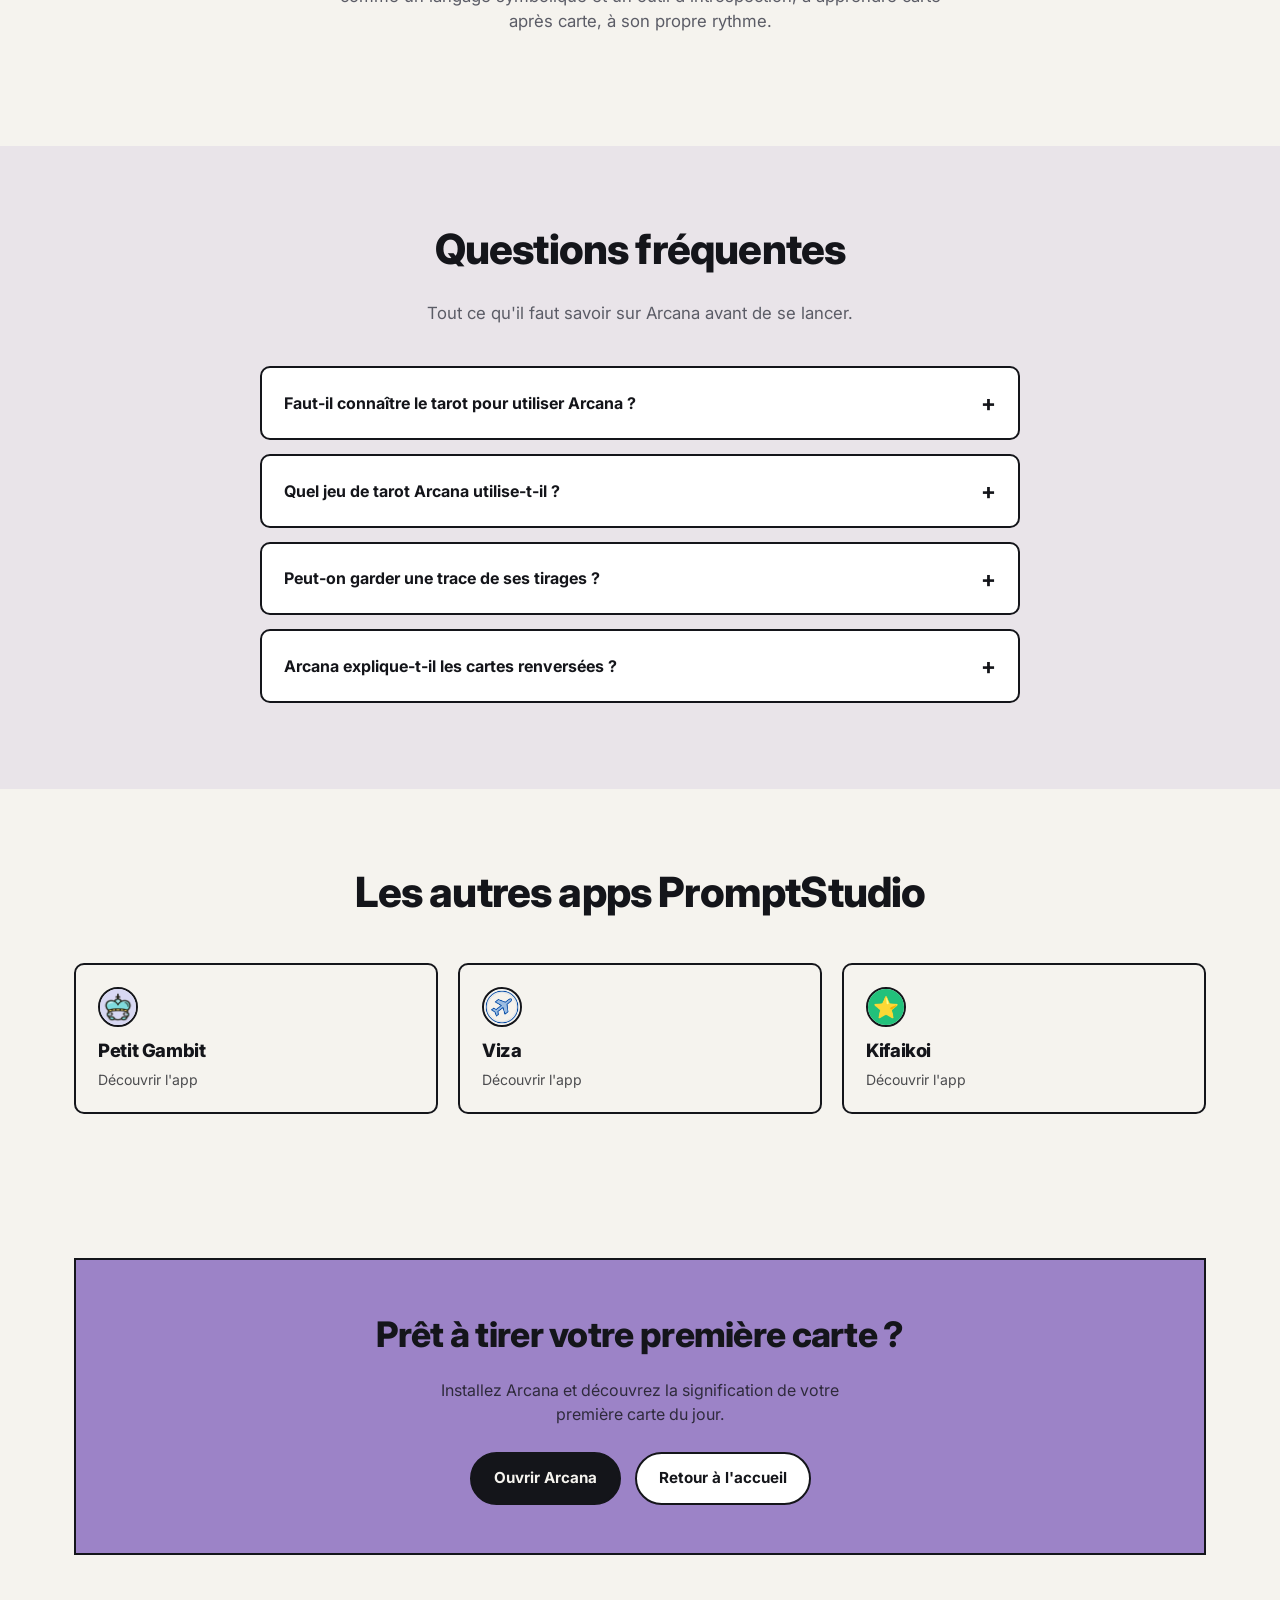
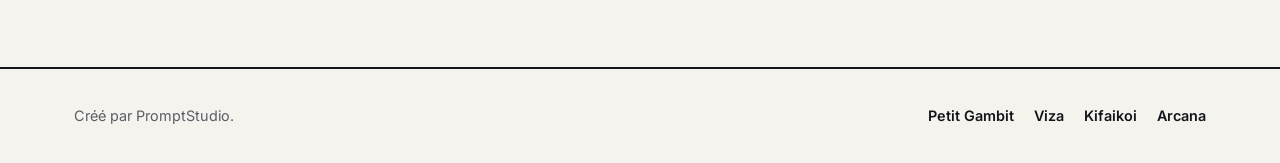
==== commit e81895b3: "Link each app page to its live webapp, drop the app store note The apps are free web apps, not store" ====
--- a/apps/arcana/index.html
+++ b/apps/arcana/index.html
@@ -72,10 +72,10 @@
         <h1>Le compagnon qui vous apprend le tarot, carte après carte</h1>
         <p class="tagline">Arcana vous accompagne dans la découverte du tarot Rider-Waite-Smith : un tirage par jour, une interprétation claire à l'endroit comme renversée, et un journal pour suivre votre pratique.</p>
         <div class="app-cta">
-          <a class="btn btn-dark" href="#screens">Voir les captures d'écran</a>
-          <a class="btn" href="#faq">Questions fréquentes</a>
+          <a class="btn btn-dark" href="https://arcana.prompt-studio.app/" target="_blank" rel="noopener">Ouvrir Arcana</a>
+          <a class="btn" href="#screens">Voir les captures d'écran</a>
         </div>
-        <p class="store-note">Disponible bientôt sur l'App Store et Google Play.</p>
+        <p class="store-note">Application web gratuite — <a href="#faq">questions fréquentes</a></p>
       </div>
       <div class="hero-visual">
         <img src="/assets/img/arcana-screen.webp" alt="Capture d'écran d'Arcana montrant le tirage de la carte La Papesse, illustrée dans le style Rider-Waite-Smith, avec un bouton pour mélanger le jeu" width="320" height="535" loading="eager">
@@ -200,7 +200,8 @@
         <h2>Prêt à tirer votre première carte ?</h2>
         <p>Installez Arcana et découvrez la signification de votre première carte du jour.</p>
         <div class="app-cta" style="justify-content:center">
-          <a class="btn btn-dark" href="/">Retour à l'accueil</a>
+          <a class="btn btn-dark" href="https://arcana.prompt-studio.app/" target="_blank" rel="noopener">Ouvrir Arcana</a>
+          <a class="btn" href="/">Retour à l'accueil</a>
         </div>
       </div>
     </div>
--- a/css/style.css
+++ b/css/style.css
@@ -127,16 +127,20 @@
 .card p{margin:0;color:var(--ink);opacity:.85;max-width:34ch}
 
 .card-art{
-  position:absolute;top:24px;right:24px;width:46%;
-  filter:drop-shadow(0 14px 20px rgba(0,0,0,.18));
+  position:absolute;top:22px;right:24px;
+  width:180px;height:auto;
+  border:2px solid var(--ink);
+  border-radius:16px;
+  box-shadow:0 16px 26px rgba(20,21,26,.2);
+  background:var(--white);
   transform:rotate(4deg);
   transition:transform .28s cubic-bezier(.2,.8,.2,1);
 }
 .card:hover .card-art{transform:rotate(1deg) scale(1.04)}
-.card-featured .card-art{width:44%;top:18px;right:18px}
-.card-blue .card-art,.card-yellow .card-art{width:40%;top:18px;right:18px}
-.card-blue h3,.card-blue p,.card-yellow h3,.card-yellow p{max-width:54%}
-.card-tall .card-art{position:static;width:88%;margin:0 auto 20px;transform:rotate(-3deg)}
+.card-featured .card-art{width:200px;top:24px;right:30px}
+.card-blue .card-art,.card-yellow .card-art{width:130px;top:20px;right:18px}
+.card-blue h3,.card-blue p,.card-yellow h3,.card-yellow p{max-width:56%}
+.card-tall .card-art{position:static;width:220px;margin:4px auto 22px;transform:rotate(-3deg)}
 .card-tall:hover .card-art{transform:rotate(-1deg) scale(1.04)}
 .card-tall{align-items:center;text-align:center}
 .card-tall p{max-width:26ch;margin-inline:auto}
@@ -150,7 +154,9 @@
       "blue"
       "yellow";
   }
-  .card-art{position:static;width:70%;margin:16px auto 0;transform:rotate(-2deg)}
+  .card-art,.card-featured .card-art,.card-blue .card-art,.card-yellow .card-art{
+    position:static;width:180px;margin:16px auto 0;transform:rotate(-2deg);
+  }
 }
 
 /* ---------- App page hero ---------- */
